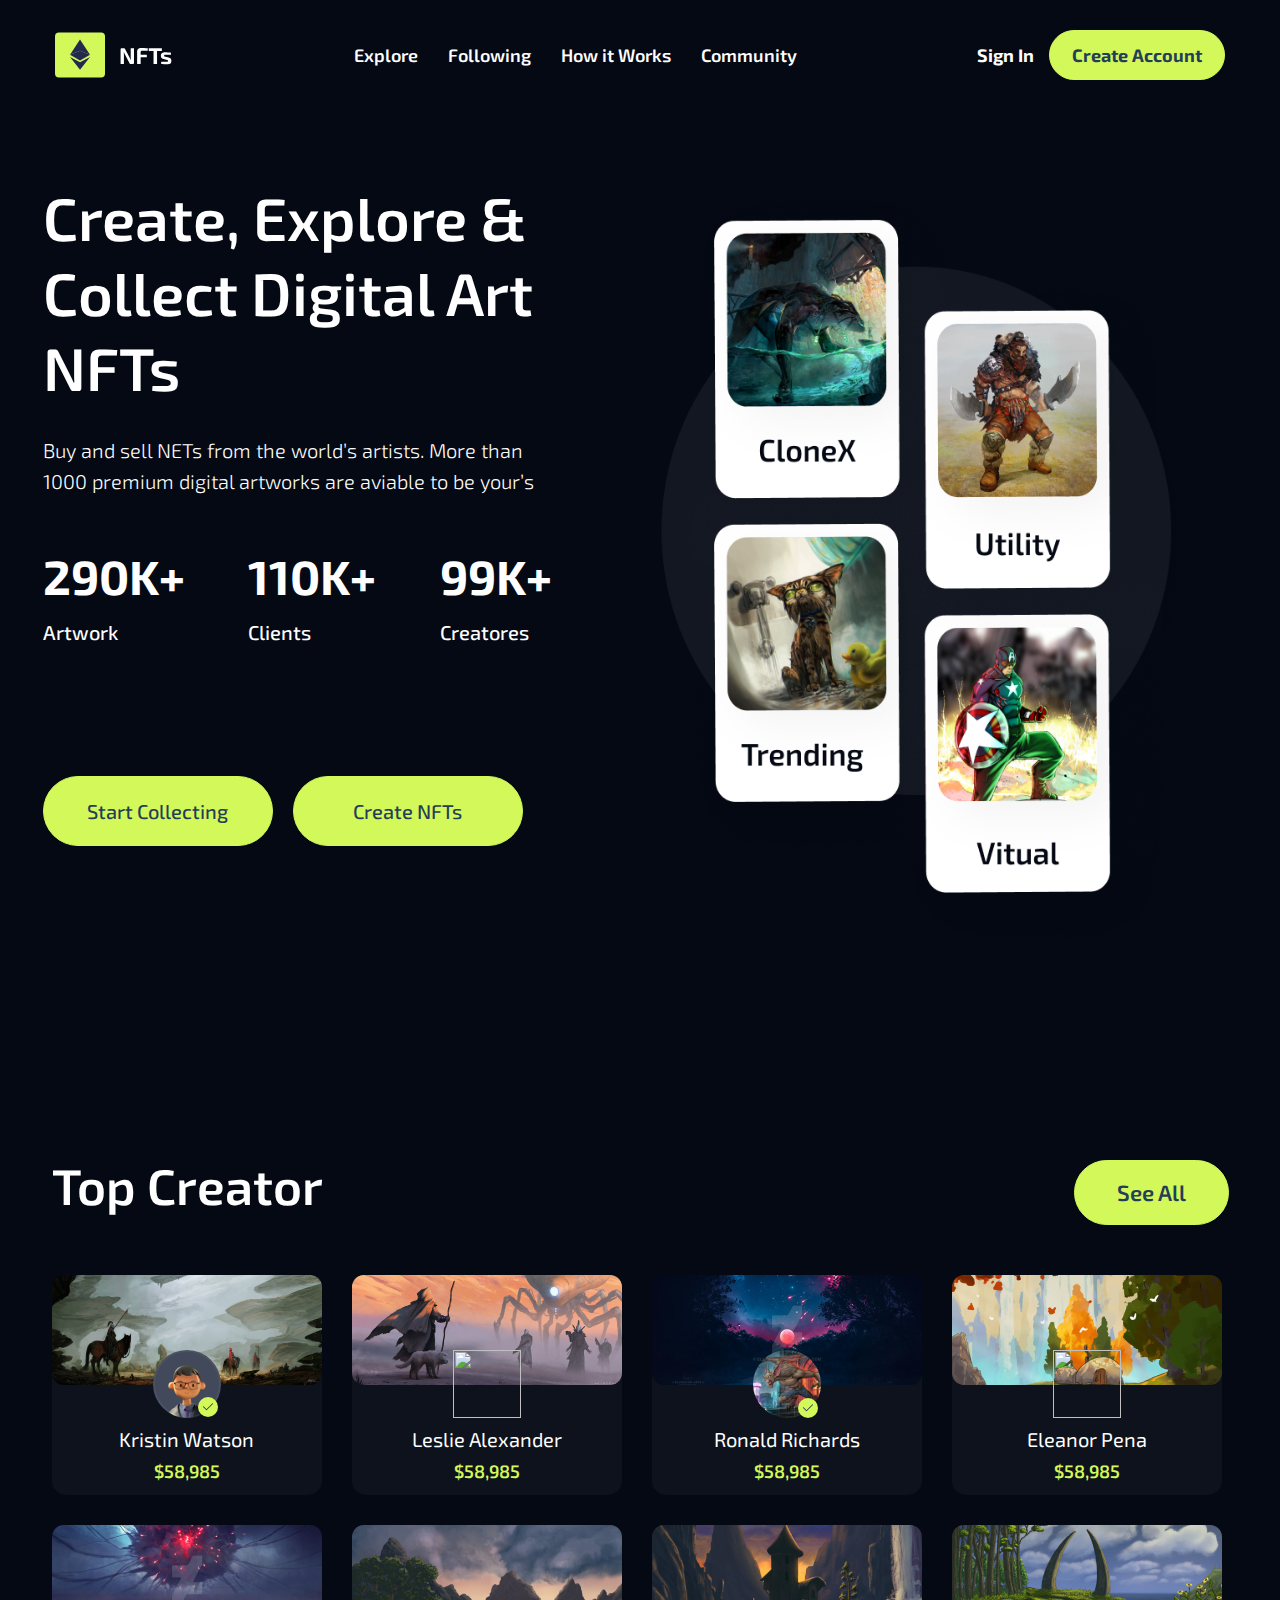
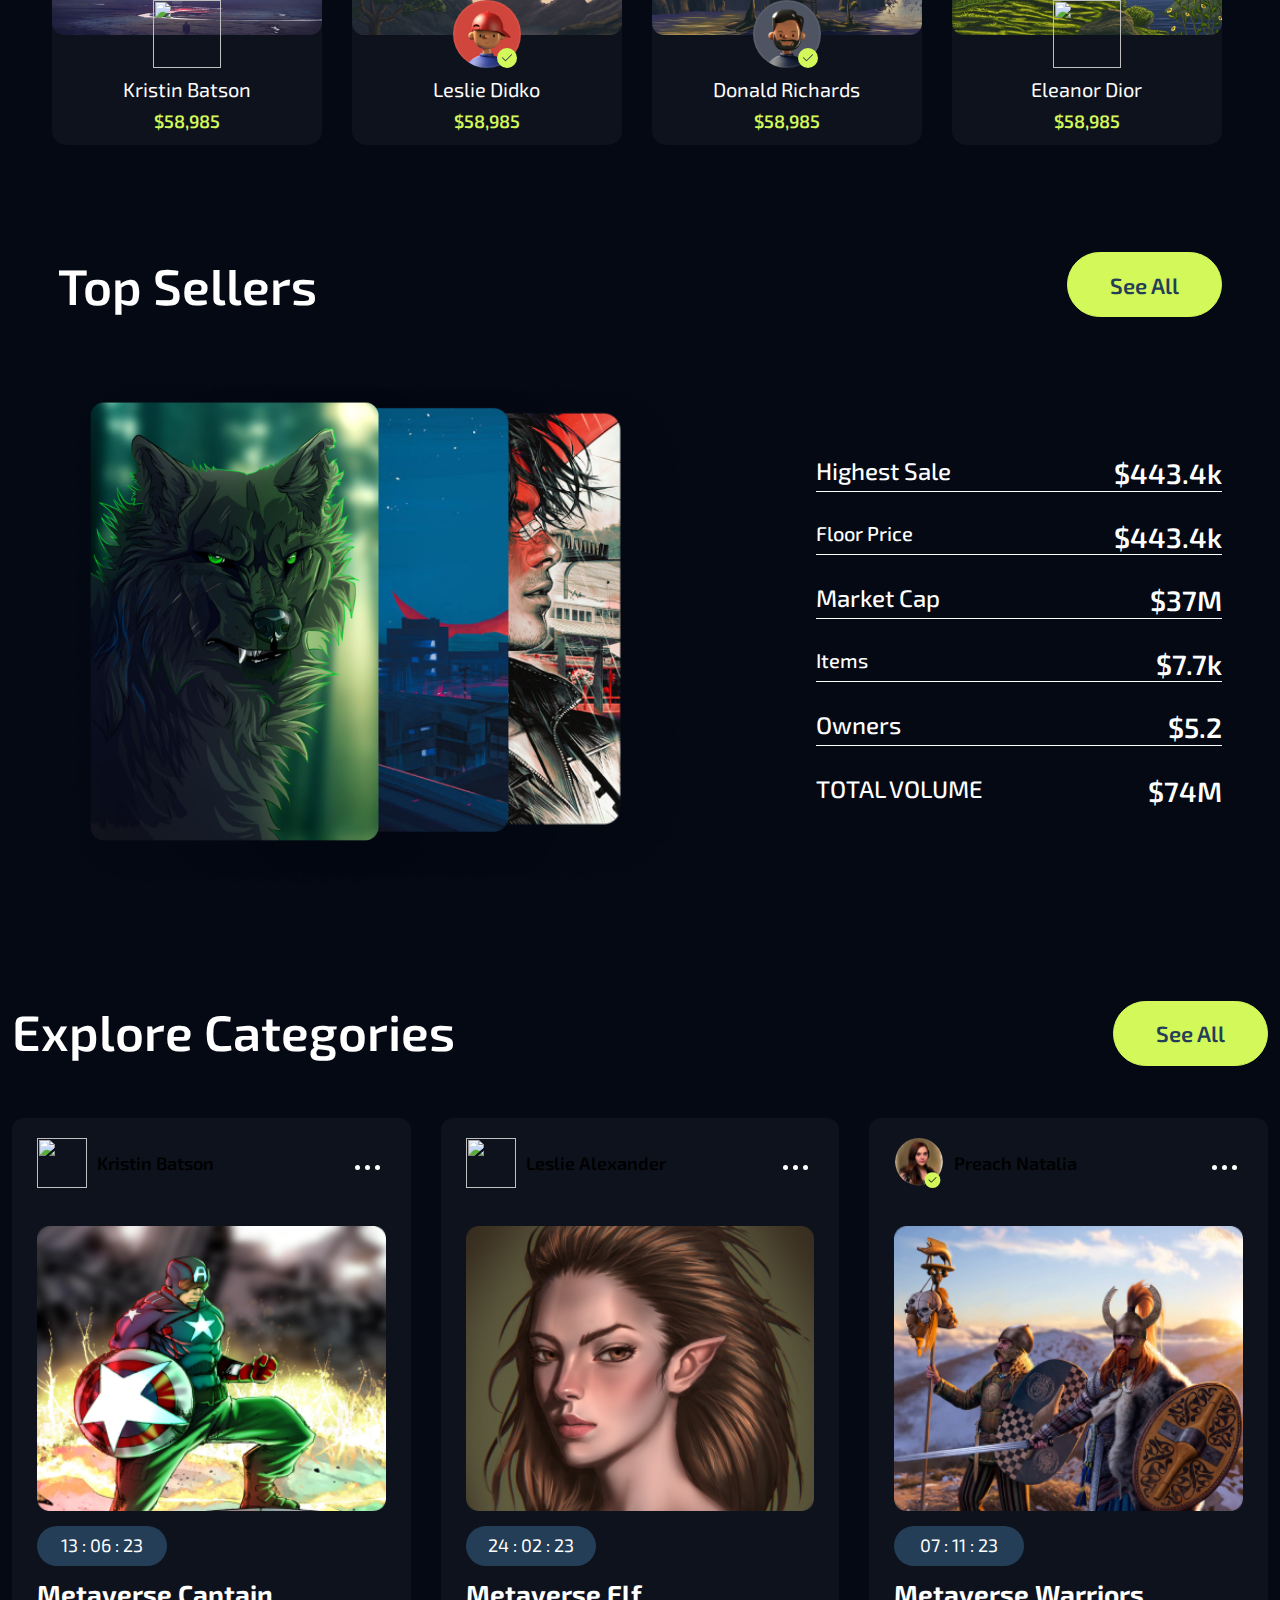
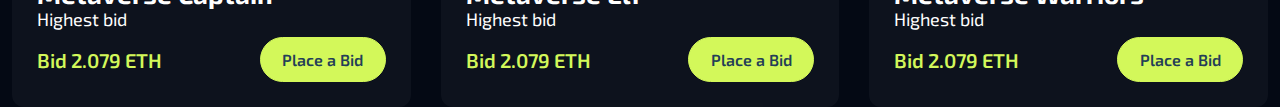
==== index.html @ fcb6e572 "first commit" ====
<!DOCTYPE html>
<html lang="en">
<head>
  <meta charset="UTF-8">
  <meta name="viewport" content="width=device-width, initial-scale=1.0">
  <link rel="stylesheet" href="/css/main.min.css">
  <title>Document</title>
</head>
<body>
  <header class="header">
    <img class="header__logo" src="./img/Logo.svg">
    <nav class="header__nav">
      <ul class="header__list">
        <li><a class="header__link" href="#">Explore</a></li>
        <li><a class="header__link" href="#">Following</a></li>
        <li><a class="header__link" href="#">How it Works</a></li>
        <li><a class="header__link" href="#">Community</a></li>
      </ul>
    </nav>
      <ul class="header__account">
        <li><a class="header__account__sign-in" href="#">Sign In</a></li>
        <li><button class="header__account__btn button" type="button">Create Account</button></li>
      </ul>
  </header>

  <main>

    <section class="hero-section">
      <div class="hero-section__container">
        <h2 class="hero-section__title">Create, Explore
          & Collect Digital
      Art NFTs</h2>
      <p class="hero-section__parag">Buy and sell NETs from the world’s artists. More than 1000
      premium digital artworks are aviable to be your’s</p>
      <div class="hero-section__info">
        <div class="hero-section__info__wrapper">
          <h1 class="hero-section__info__wrapper__number">290K+</h1>
          <h4 class="hero-section__info__wrapper__text">Artwork</h4>
        </div>
        <div class="hero-section__info__wrapper">
          <h1 class="hero-section__info__wrapper__number">110K+</h1>
          <h4 class="hero-section__info__wrapper__text">Clients</h4>
        </div>
        <div class="hero-section__info__wrapper">
          <h1 class="hero-section__info__wrapper__number">99K+</h1>
          <h4 class="hero-section__info__wrapper__text">Creatores</h4>
        </div>
      </div>
      <div class="hero-section__buttons-container">
        <button class="hero-section__buttons-container__btn button" type="button">Start Collecting</button>
        <button class="hero-section__buttons-container__btn button" type="button">Create NFTs</button>
      </div>
    </div>
    <aside>
      <img class="hero-section__img" src="./img/hero-img.png">
    </aside>
    </section>

    <section class="top-creator">
      <div class="top-creator__container">
        <h2 class="top-creator__title">Top Creator</h2>
        <button class="top-creator__btn button" type="button">See All</button>
      </div>
      <div class="top-creator__creators-list">
        <div class="top-creator__creator">
          <img class="top-creator__creator__bacground" src="./img/top creator/Kristin Watson/background.png">
          <img class="top-creator__creator__profile-pic" src="./img/top creator/Kristin Watson/profile-pic.svg">
          <h5 class="top-creator__creator__name">Kristin Watson</h5>
          <p class="top-creator__creator__price">$58,985</p>
        </div>
        <div class="top-creator__creator">
          <img class="top-creator__creator__bacground" src="./img/top creator/Leslie Alexander/background.png">
          <img class="top-creator__creator__profile-pic" src="./img/top creator/Leslie Alexander/profile-pic.svg">
          <h5 class="top-creator__creator__name">Leslie Alexander</h5>
          <p class="top-creator__creator__price">$58,985</p>
        </div>
        <div class="top-creator__creator">
          <img class="top-creator__creator__bacground" src="./img/top creator/Ronald Richards/background.png">
          <img class="top-creator__creator__profile-pic" src="./img/top creator/Ronald Richards/profile-pic.svg">
          <h5 class="top-creator__creator__name">Ronald Richards</h5>
          <p class="top-creator__creator__price">$58,985</p>
        </div>
        <div class="top-creator__creator">
          <img class="top-creator__creator__bacground" src="./img/top creator/Eleanor Pena/background.png">
          <img class="top-creator__creator__profile-pic" src="./img/top creator/Eleanor Pena/profile-pic.svg">
          <h5 class="top-creator__creator__name">Eleanor Pena</h5>
          <p class="top-creator__creator__price">$58,985</p>
        </div>
        <div class="top-creator__creator">
          <img class="top-creator__creator__bacground" src="./img/top creator/Kristin Batson/background.png">
          <img class="top-creator__creator__profile-pic" src="./img/top creator/Kristin Batson/profile-pic.svg">
          <h5 class="top-creator__creator__name">Kristin Batson</h5>
          <p class="top-creator__creator__price">$58,985</p>
        </div>
        <div class="top-creator__creator">
          <img class="top-creator__creator__bacground" src="./img/top creator/Leslie Didko/background.png">
          <img class="top-creator__creator__profile-pic" src="./img/top creator/Leslie Didko/profile-pic.svg">
          <h5 class="top-creator__creator__name">Leslie Didko</h5>
          <p class="top-creator__creator__price">$58,985</p>
        </div>
        <div class="top-creator__creator">
          <img class="top-creator__creator__bacground" src="./img/top creator/Donald Richards/background.png">
          <img class="top-creator__creator__profile-pic" src="./img/top creator/Donald Richards/profile-pic.svg">
          <h5 class="top-creator__creator__name">Donald Richards</h5>
          <p class="top-creator__creator__price">$58,985</p>
        </div>
        <div class="top-creator__creator">
          <img class="top-creator__creator__bacground" src="./img/top creator/Eleanor Dior/background.png">
          <img class="top-creator__creator__profile-pic" src="./img/top creator/Eleanor Dior/profile-pic.svg">
          <h5 class="top-creator__creator__name">Eleanor Dior</h5>
          <p class="top-creator__creator__price">$58,985</p>
        </div>
      </div>
    </section>

    <section class="top-sellers">
      <div class="top-sellers__container">
        <h2 class="top-sellers__title">Top Sellers</h2>
        <button class="top-sellers__btn button" type="button">See All</button>
      </div>
      <div class="top-sellers__content">
        <aside class="top-sellers__images">
          <img class="top-sellers__images__card first" src="./img/top-sellers/wolfie.png">
          <img class="top-sellers__images__card second" src="./img/top-sellers/kitty.png">
          <img class="top-sellers__images__card third" src="./img/top-sellers/face-profile.png">
        </aside>
        <div class="top-sellers__stats">
          <div class="top-sellers__stats__wrapper">
            <h4 class="top-sellers__stats__wrapper__title">Highest Sale</h4>
            <p class="top-sellers__stats__wrapper__number">$443.4k</p>
          </div>
          <div class="top-sellers__stats__wrapper">
            <h4 class="top-sellers__statst__wrapper__title">Floor Price</h4>
            <p class="top-sellers__stats__wrapper__number">$443.4k</p>
          </div>
          <div class="top-sellers__stats__wrapper">
            <h4 class="top-sellers__stats__wrapper__title">Market Cap</h4>
            <p class="top-sellers__stats__wrapper__number">$37M</p>
          </div>
          <div class="top-sellers__stats__wrapper">
            <h4 class="top-sellers__statst__wrapper__title">Items</h4>
            <p class="top-sellers__stats__wrapper__number">$7.7k</p>
          </div>
          <div class="top-sellers__stats__wrapper">
            <h4 class="top-sellers__stats__wrapper__title">Owners</h4>
            <p class="top-sellers__stats__wrapper__number">$5.2</p>
          </div>
          <div class="top-sellers__stats__wrapper">
            <h4 class="top-sellers__stats__wrapper__title">TOTAL VOLUME</h4>
            <p class="top-sellers__stats__wrapper__number">$74M</p>
          </div>
        </div>
      </div>
    </section>

    <section class="explore">
      <div class="explore__container">
        <h2 class="explore__container__title">Explore Categories</h2>
        <button class="explore__container__btn button" type="button">See All</button>
      </div>
      <div class="explore__cards-container">
        <div class="explore__card">
          <div class="explore__card__top-section">
            <img class="explore__card__top-section__img" src="./img/top creator/Kristin Batson/profile-pic.svg">
            <p class="explore__card__top-section__name">Kristin Batson</p>
            <button class="explore__card__top-section__dotes"><img src="./img/dotes.svg"></button>
          </div>
          <img class="explore__card__nft-img" src="./img/NFTs/captain-nft.png">
          <!-- <div class="explore__card__date-container"> -->
          <h5 class="explore__card__date">13 : 06 : 23</h5>
        <!-- </div> -->
        <h1 class="explore__card__title">Metaverse Captain</h1>
        <h5 class="explore__card__bid">Highest bid</h5>
        <div class="explore__card__bottom-section">
          <p class="explore__card__bottom-section__bid-number">Bid 2.079 ETH</p>
          <button class="explore__card__bottom-section__btn button">Place a Bid</button>
        </div>
      </div>
        <div class="explore__card">
          <div class="explore__card__top-section">
            <img class="explore__card__top-section__img" src="./img/top creator/Leslie Alexander/profile-pic.svg">
            <p class="explore__card__top-section__name">Leslie Alexander</p>
            <button class="explore__card__top-section__dotes"><img src="./img/dotes.svg"></button>
          </div>
          <img class="explore__card__nft-img" src="./img/NFTs/elf-nft.png">
          <!-- <div class="explore__card__date-container"> -->
            <h5 class="explore__card__date">24 : 02 : 23</h5>
            <!-- </div> -->
            <h1 class="explore__card__title">Metaverse Elf</h1>
            <h5 class="explore__card__bid">Highest bid</h5>
            <div class="explore__card__bottom-section">
              <p class="explore__card__bottom-section__bid-number">Bid 2.079 ETH</p>
              <button class="explore__card__bottom-section__btn button">Place a Bid</button>
            </div>
          </div>
          <div class="explore__card">
            <div class="explore__card__top-section">
            <img class="explore__card__top-section__img" src="./img/top creator/Preach Natalia/profile-pic.svg">
            <p class="explore__card__top-section__name">Preach Natalia</p>
            <button class="explore__card__top-section__dotes"><img src="./img/dotes.svg"></button>
          </div>
          <img class="explore__card__nft-img" src="./img/NFTs/warriors-nft.png">
          <!-- <div class="explore__card__date-container"> -->
          <h5 class="explore__card__date">07 : 11 : 23</h5>
          <!-- </div> -->
          <h1 class="explore__card__title">Metaverse Warriors</h1>
          <h5 class="explore__card__bid">Highest bid</h5>
          <div class="explore__card__bottom-section">
            <p class="explore__card__bottom-section__bid-number">Bid 2.079 ETH</p>
            <button class="explore__card__bottom-section__btn button">Place a Bid</button>
          </div>
        </div>
      </div>
      </section>
  </main>
</body>
</html>
---- css/main.min.css ----
body{background-color:var(--color-secondary-black)}*{font-family:"Exo 2";font-size:18px;font-weight:600;line-height:20px;margin:0}h1{font-family:"Exo 2";font-size:48px;font-weight:700;line-height:46px;color:var(--color-brand-white)}h2{font-family:"Exo 2";font-size:60px;font-weight:600;line-height:75px;color:var(--color-brand-white)}h4{font-family:"Exo 2";font-size:20px;font-weight:500;line-height:24px;color:var(--color-brand-white)}h5{font-family:"Exo 2";font-size:20px;font-weight:400;line-height:23.7px;color:var(--color-brand-white)}li{list-style:none}:root{--color-brand-primary: rgba(211, 248, 90, 1);--color-brand-gradient: linear-gradient(119.99deg, #7BA49A 21.9%, #159777 125.17%);--color-brand-black: rgba(0, 0, 0, 1);--color-brand-gray: rgba(255, 255, 255, 0.04);--color-secondary-black: rgba(4, 9, 20, 1);--color-brand-blue: rgba(36, 62, 87, 1);--color-brand-white: rgba(255, 255, 255, 1)}@font-face{font-family:"Exo 2";font-weight:300;font-style:normal;src:url("/fonts/Exo2-Light.ttf") format("truetype")}@font-face{font-family:"Exo 2";font-weight:400;font-style:normal;src:url("/fonts/Exo2-Regular.ttf") format("truetype")}@font-face{font-family:"Exo 2";font-weight:500;font-style:normal;src:url("/fonts/Exo2-Medium.ttf") format("truetype")}@font-face{font-family:"Exo 2";font-weight:600;font-style:normal;src:url("/fonts/Exo2-SemiBold.ttf") format("truetype")}@font-face{font-family:"Exo 2";font-weight:700;font-style:normal;src:url("/fonts/Exo2-Bold.ttf") format("truetype")}.button{border-radius:60px;border:1px solid var(--color-brand-primary);background-color:var(--color-brand-primary);cursor:pointer;color:var(--color-brand-blue);-webkit-transition:background-color .2s,color .2s;transition:background-color .2s,color .2s}.button:hover{background-color:var(--color-secondary-black);color:var(--color-brand-white)}.header{display:-webkit-box;display:-ms-flexbox;display:flex;-webkit-box-pack:justify;-ms-flex-pack:justify;justify-content:space-between;-webkit-box-align:center;-ms-flex-align:center;align-items:center;max-width:1170px;margin-top:30px;margin-left:auto;margin-right:auto}.header__logg{width:118.97px;height:45px}.header__nav{max-width:545px}.header__list{display:-webkit-box;display:-ms-flexbox;display:flex;-webkit-box-align:center;-ms-flex-align:center;align-items:center;gap:30px}.header__link{text-decoration:none;color:var(--color-brand-white);-webkit-transition:color .2s;transition:color .2s}.header__link:hover{color:var(--color-brand-primary)}.header__account{display:-webkit-box;display:-ms-flexbox;display:flex;-webkit-box-align:center;-ms-flex-align:center;align-items:center;gap:15px}.header__account__sign-in{font-weight:700;text-decoration:none;color:var(--color-brand-white);-webkit-transition:color .2s;transition:color .2s}.header__account__sign-in:hover{color:var(--color-brand-primary)}.header__account__btn{width:176px;height:50px;font-weight:700}.hero-section{display:-webkit-box;display:-ms-flexbox;display:flex;-webkit-box-pack:justify;-ms-flex-pack:justify;justify-content:space-between;max-width:1195px;margin-top:100px;margin-left:auto;margin-right:auto}.hero-section__container{width:527px;display:-webkit-box;display:-ms-flexbox;display:flex;-webkit-box-orient:vertical;-webkit-box-direction:normal;-ms-flex-direction:column;flex-direction:column;-ms-flex-negative:0;flex-shrink:0}.hero-section__title{margin-bottom:30px}.hero-section__parag{font-weight:300;font-size:20px;line-height:31px;margin-bottom:56px;color:var(--color-brand-white)}.hero-section__info{display:-webkit-box;display:-ms-flexbox;display:flex;-webkit-box-pack:justify;-ms-flex-pack:justify;justify-content:space-between;width:509px;margin-bottom:132px}.hero-section__info__wrapper{display:-webkit-box;display:-ms-flexbox;display:flex;-webkit-box-orient:vertical;-webkit-box-direction:normal;-ms-flex-direction:column;flex-direction:column;gap:21px}.hero-section__buttons-container{display:-webkit-box;display:-ms-flexbox;display:flex;gap:20px;width:480px}.hero-section__buttons-container__btn{width:230px;height:70px;font-weight:500;font-size:20px;line-height:24px}.hero-section__img{width:610px;height:776.71px}.top-creator{display:-webkit-box;display:-ms-flexbox;display:flex;-webkit-box-orient:vertical;-webkit-box-direction:normal;-ms-flex-direction:column;flex-direction:column;-webkit-box-align:center;-ms-flex-align:center;align-items:center;max-width:1177px;width:100%;margin-top:100px;margin-bottom:101px;margin-left:auto;margin-right:auto}.top-creator__container{display:-webkit-box;display:-ms-flexbox;display:flex;-webkit-box-pack:justify;-ms-flex-pack:justify;justify-content:space-between;max-width:1177px;width:100%;height:65px;margin-top:100px;margin-bottom:50px;margin-left:auto;margin-right:auto}.top-creator__title{font-size:50px;line-height:50px}.top-creator__btn{width:155px;height:65px;font-weight:600;font-size:22px;line-height:26.4px}.top-creator__creators-list{display:-webkit-box;display:-ms-flexbox;display:flex;-ms-flex-wrap:wrap;flex-wrap:wrap;gap:30px;max-width:1177px;width:100%}.top-creator__creator{display:-webkit-box;display:-ms-flexbox;display:flex;-webkit-box-orient:vertical;-webkit-box-direction:normal;-ms-flex-direction:column;flex-direction:column;-webkit-box-align:center;-ms-flex-align:center;align-items:center;width:270px;height:220px;border-radius:6%;background:var(--color-brand-gray)}.top-creator__creator__background{width:270px;height:110px;-o-object-fit:fill;object-fit:fill}.top-creator__creator__profile-pic{width:68px;height:68px;position:relative;top:-35px}.top-creator__creator__name{margin-top:-25px;margin-bottom:10px}.top-creator__creator__price{line-height:21.33px;color:var(--color-brand-primary)}.top-sellers{display:-webkit-box;display:-ms-flexbox;display:flex;-webkit-box-orient:vertical;-webkit-box-direction:normal;-ms-flex-direction:column;flex-direction:column;-webkit-box-align:center;-ms-flex-align:center;align-items:center;max-width:1164px;margin-top:110px;margin-bottom:100px;margin-right:auto;margin-left:auto}.top-sellers__container{display:-webkit-box;display:-ms-flexbox;display:flex;-webkit-box-align:center;-ms-flex-align:center;align-items:center;-webkit-box-pack:justify;-ms-flex-pack:justify;justify-content:space-between;max-width:1164px;width:100%;height:60px;margin-bottom:50px}.top-sellers__title{font-size:50px;line-height:60px}.top-sellers__btn{width:155px;height:65px;font-size:22px;line-height:26.4px}.top-sellers__content{display:-webkit-box;display:-ms-flexbox;display:flex;-webkit-box-pack:justify;-ms-flex-pack:justify;justify-content:space-between;-webkit-box-align:center;-ms-flex-align:center;align-items:center;max-width:1164px;width:100%}.top-sellers__images{display:-webkit-box;display:-ms-flexbox;display:flex;width:670px;height:536px}.top-sellers__images__card.first{position:relative;z-index:3}.top-sellers__images__card.second{position:relative;left:-45%;z-index:2}.top-sellers__images__card.third{position:relative;left:-100%;z-index:1}.top-sellers__stats{display:-webkit-box;display:-ms-flexbox;display:flex;-webkit-box-orient:vertical;-webkit-box-direction:normal;-ms-flex-direction:column;flex-direction:column;max-width:406px;width:100%;gap:29px}.top-sellers__stats__wrapper{display:-webkit-box;display:-ms-flexbox;display:flex;-webkit-box-pack:justify;-ms-flex-pack:justify;justify-content:space-between;border-bottom:.2px solid var(--color-brand-white)}.top-sellers__stats__wrapper:last-child{border:none}.top-sellers__stats__wrapper__title{font-size:24px;line-height:28.8px}.top-sellers__stats__wrapper__number{font-size:28px;line-height:33.6px;color:var(--color-brand-white)}.explore{display:-webkit-box;display:-ms-flexbox;display:flex;-webkit-box-orient:vertical;-webkit-box-direction:normal;-ms-flex-direction:column;flex-direction:column;-webkit-box-align:center;-ms-flex-align:center;align-items:center;max-width:1256px;margin-left:auto;margin-right:auto;width:100%}.explore__container{display:-webkit-box;display:-ms-flexbox;display:flex;-webkit-box-pack:justify;-ms-flex-pack:justify;justify-content:space-between;max-width:1256px;width:100%;margin-bottom:52px}.explore__container__title{font-size:50px;line-height:60px}.explore__container__btn{width:155px;height:65px;font-size:22px;line-height:26.4px}.explore__cards-container{display:-webkit-box;display:-ms-flexbox;display:flex;gap:30px;width:100%}.explore__card{display:-webkit-box;display:-ms-flexbox;display:flex;-webkit-box-orient:vertical;-webkit-box-direction:normal;-ms-flex-direction:column;flex-direction:column;max-width:370px;width:100%;max-height:569px;height:100%;padding:20px 25px 25px 25px;border-radius:12px;background-color:var(--color-brand-gray)}.explore__card__top-section{display:-webkit-box;display:-ms-flexbox;display:flex;-webkit-box-align:center;-ms-flex-align:center;align-items:center;margin-bottom:38px}.explore__card__top-section__img{width:50px;height:50px;margin-right:10px}.explore__card__top-section__name{margin-right:auto}.explore__card__top-section__dotes{border:none;background-color:rgba(0,0,0,0);cursor:pointer}.explore__card__nft-img{-o-object-fit:fill;object-fit:fill}.explore__card__date{display:-webkit-box;display:-ms-flexbox;display:flex;-webkit-box-pack:center;-ms-flex-pack:center;justify-content:center;-webkit-box-align:center;-ms-flex-align:center;align-items:center;width:130px;height:40px;border-radius:30px;margin-top:15px;margin-bottom:12px;background-color:var(--color-brand-blue);font-size:18px;line-height:21.6px}.explore__card__title{font-size:26px;line-height:31.2px}.explore__card__bid{font-size:18px;line-height:21.6px;color:var(--color-brand-white)}.explore__card__bottom-section{display:-webkit-box;display:-ms-flexbox;display:flex;-webkit-box-align:center;-ms-flex-align:center;align-items:center;-webkit-box-pack:justify;-ms-flex-pack:justify;justify-content:space-between;margin-top:6.16px}.explore__card__bottom-section__bid-number{font-size:20px;line-height:24px;color:var(--color-brand-primary)}.explore__card__bottom-section__btn{width:126px;height:45px;font-size:16px;line-height:19.2px}/*# sourceMappingURL=main.min.css.map */
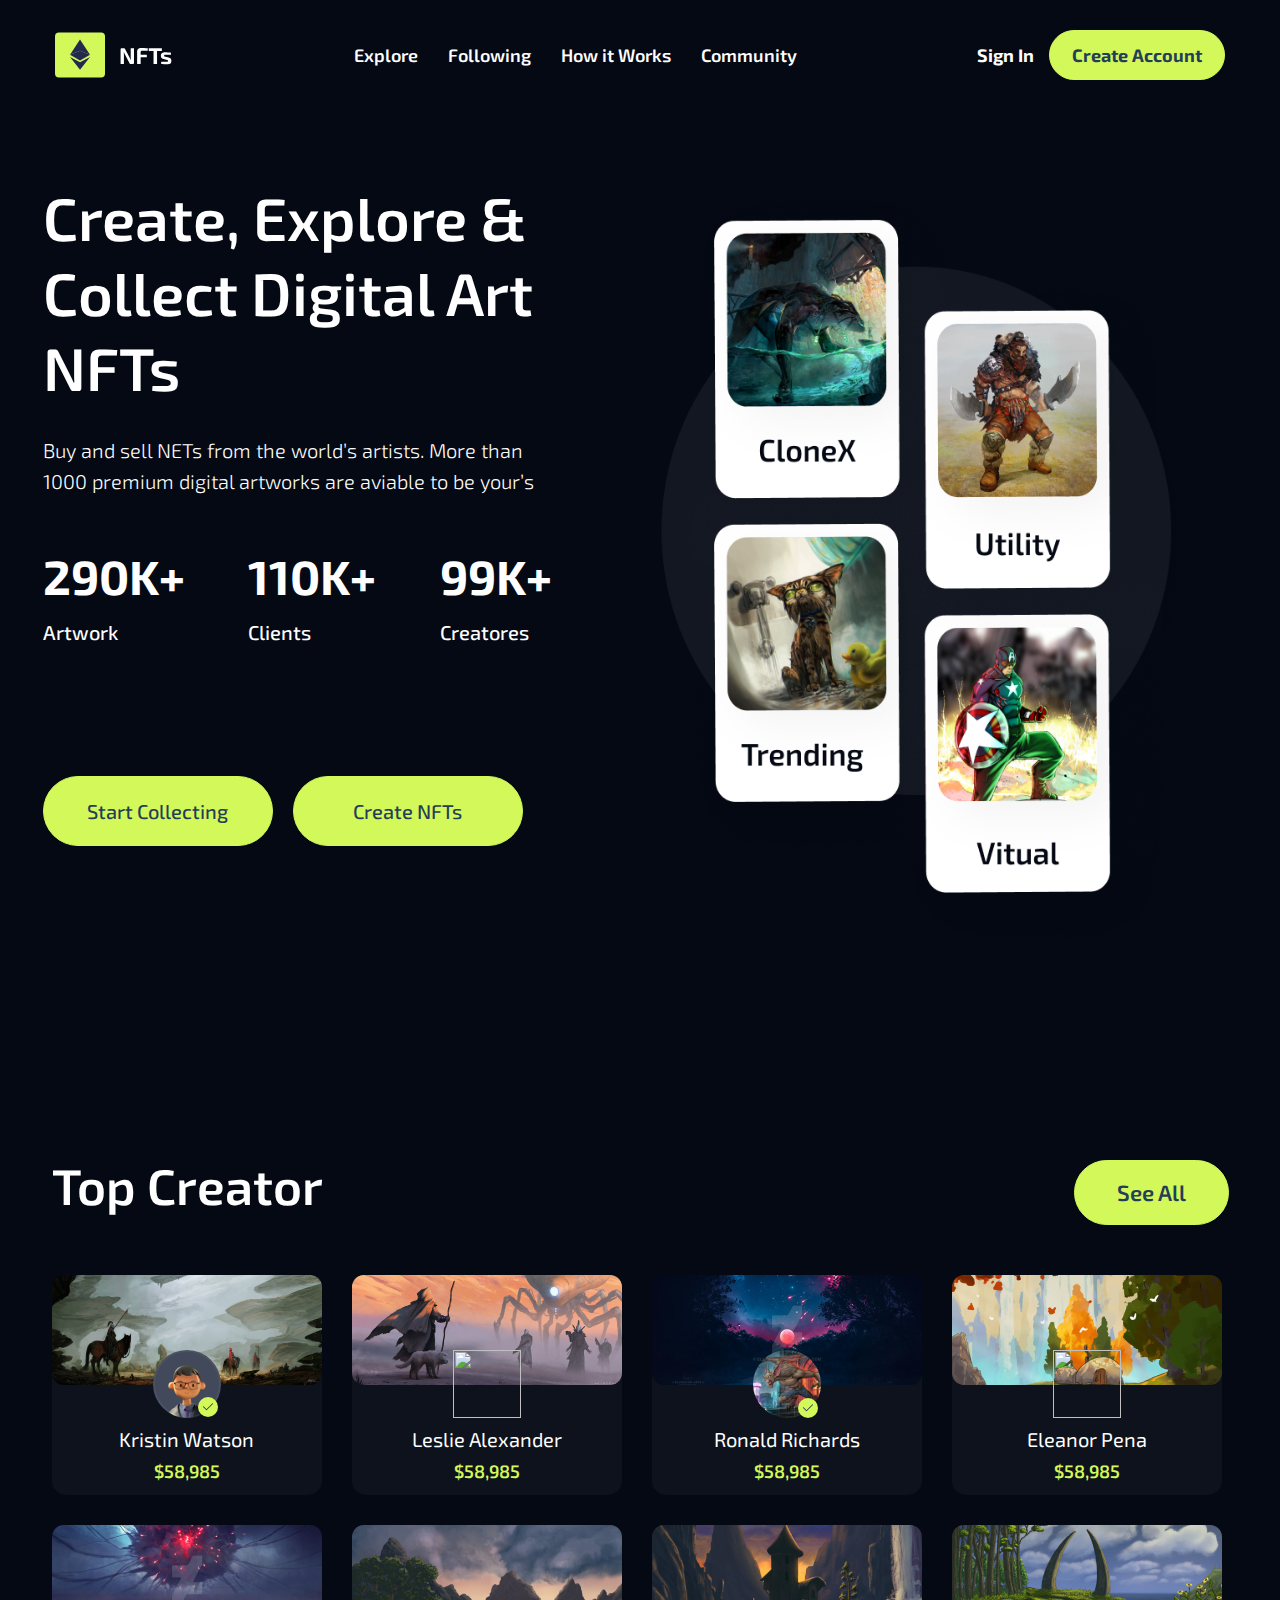
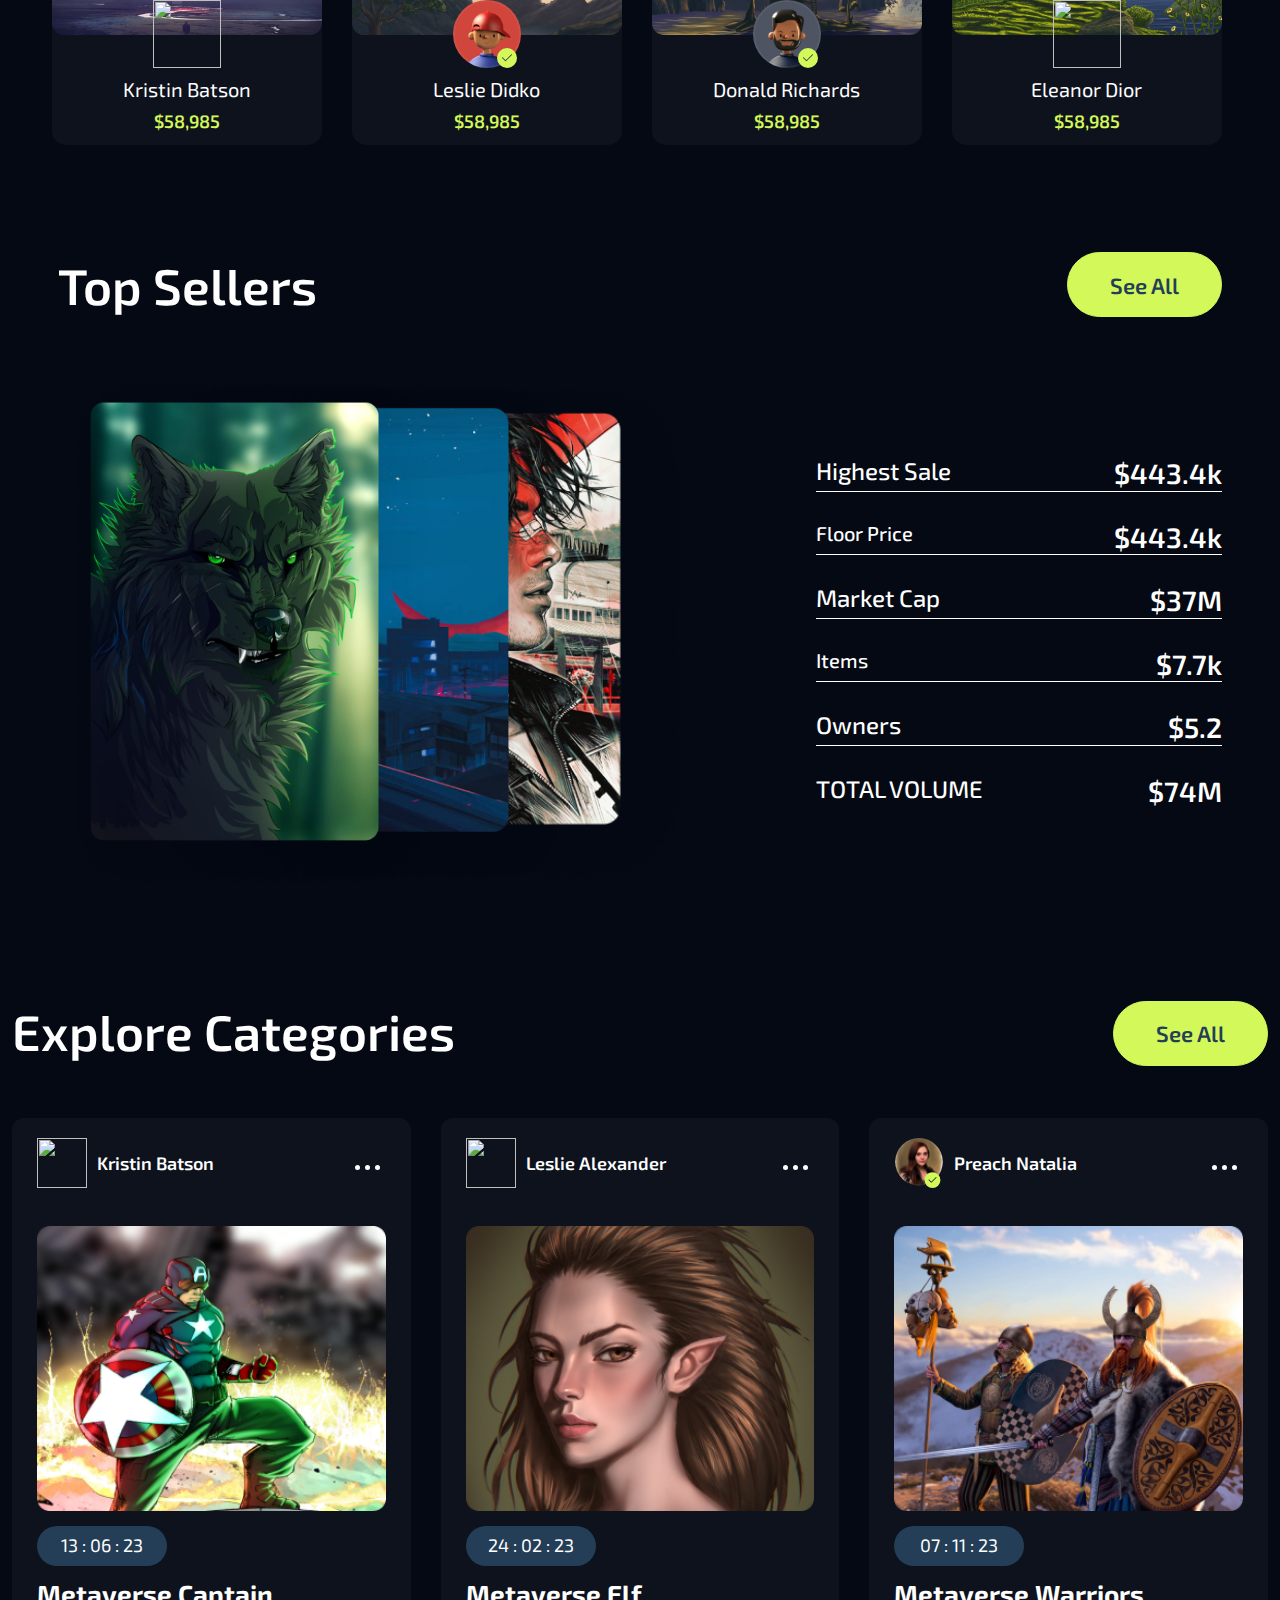
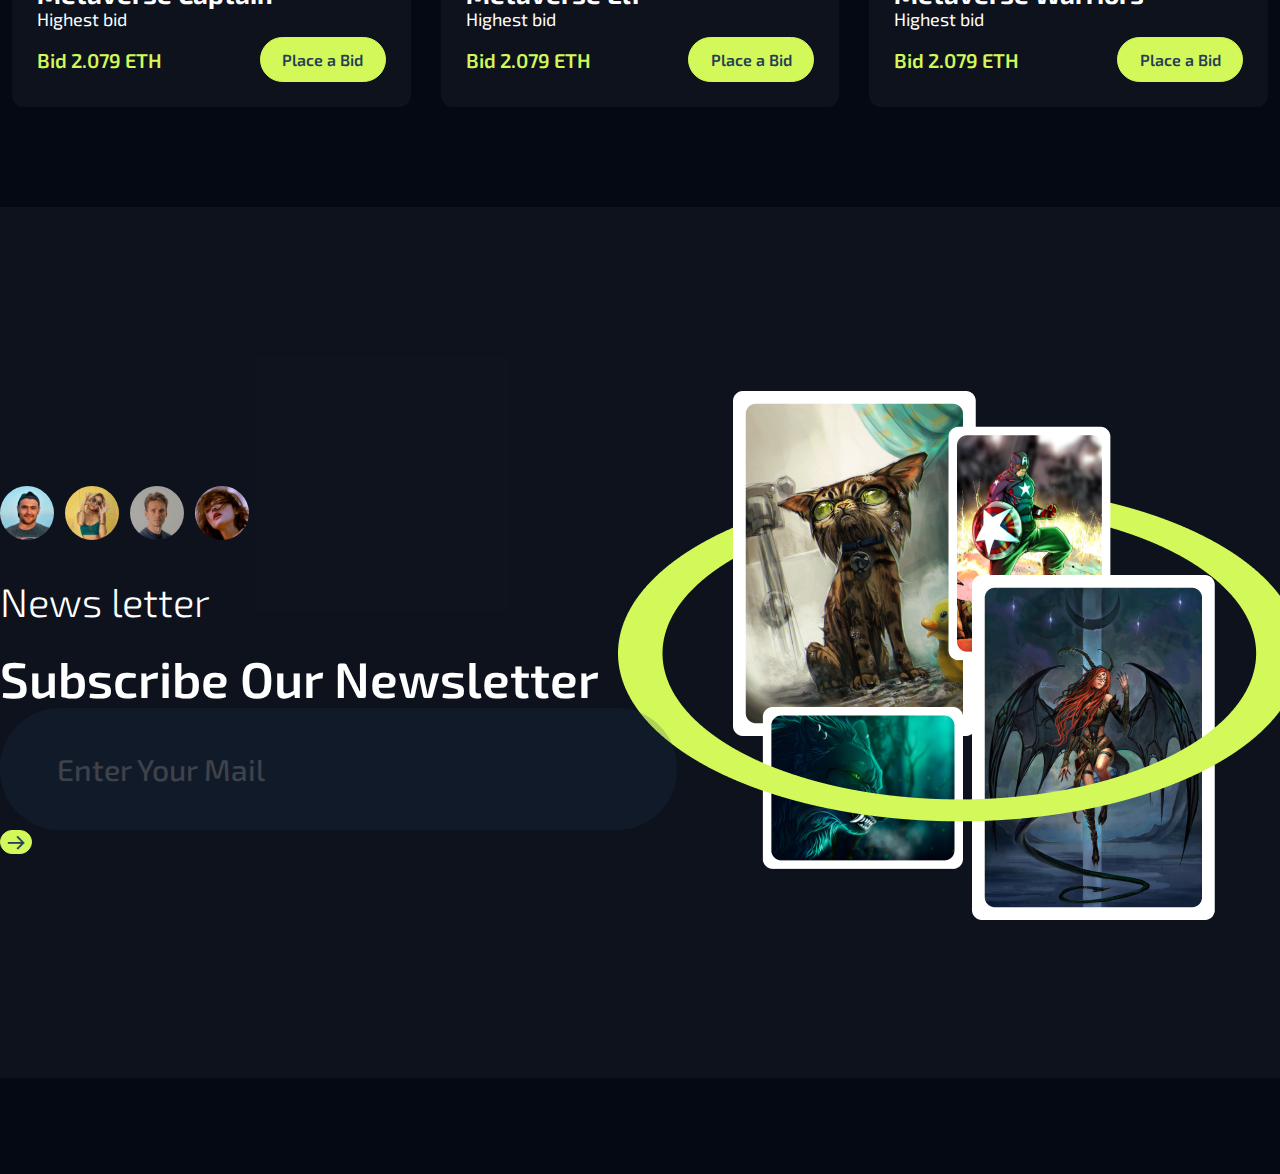
==== commit 594807b5: "Start adding news section" ====
--- a/index.html
+++ b/index.html
@@ -212,6 +212,26 @@
         </div>
       </div>
       </section>
+
+      <section class="news">
+        <div class="news__main">
+          <div class="news__pic-line">
+            <img class="news__prof-pic" src="./img/news/prof-pic1.svg">
+            <img class="news__prof-pic" src="./img/news/prof-pic2.svg">
+            <img class="news__prof-pic" src="./img/news/prof-pic3.svg">
+            <img class="news__prof-pic" src="./img/news/prof-pic4.svg">
+          </div>
+          <h2 class="news__top-title">News letter</h2>
+          <h2 class="news__title">Subscribe Our Newsletter</h2>
+          <form  class="news__form" action="">
+            <input class="news__input" type="email" placeholder="Enter Your Mail">
+            <button class="news__btn button" type="button">&#129122;</button>
+          </form>
+        </div>
+        <aside>
+          <img class="news__img" src="./img/news/news-img.png">
+        </aside>
+      </section>
   </main>
 </body>
 </html>--- a/css/main.min.css
+++ b/css/main.min.css
@@ -1 +1 @@
-body{background-color:var(--color-secondary-black)}*{font-family:"Exo 2";font-size:18px;font-weight:600;line-height:20px;margin:0}h1{font-family:"Exo 2";font-size:48px;font-weight:700;line-height:46px;color:var(--color-brand-white)}h2{font-family:"Exo 2";font-size:60px;font-weight:600;line-height:75px;color:var(--color-brand-white)}h4{font-family:"Exo 2";font-size:20px;font-weight:500;line-height:24px;color:var(--color-brand-white)}h5{font-family:"Exo 2";font-size:20px;font-weight:400;line-height:23.7px;color:var(--color-brand-white)}li{list-style:none}:root{--color-brand-primary: rgba(211, 248, 90, 1);--color-brand-gradient: linear-gradient(119.99deg, #7BA49A 21.9%, #159777 125.17%);--color-brand-black: rgba(0, 0, 0, 1);--color-brand-gray: rgba(255, 255, 255, 0.04);--color-secondary-black: rgba(4, 9, 20, 1);--color-brand-blue: rgba(36, 62, 87, 1);--color-brand-white: rgba(255, 255, 255, 1)}@font-face{font-family:"Exo 2";font-weight:300;font-style:normal;src:url("/fonts/Exo2-Light.ttf") format("truetype")}@font-face{font-family:"Exo 2";font-weight:400;font-style:normal;src:url("/fonts/Exo2-Regular.ttf") format("truetype")}@font-face{font-family:"Exo 2";font-weight:500;font-style:normal;src:url("/fonts/Exo2-Medium.ttf") format("truetype")}@font-face{font-family:"Exo 2";font-weight:600;font-style:normal;src:url("/fonts/Exo2-SemiBold.ttf") format("truetype")}@font-face{font-family:"Exo 2";font-weight:700;font-style:normal;src:url("/fonts/Exo2-Bold.ttf") format("truetype")}.button{border-radius:60px;border:1px solid var(--color-brand-primary);background-color:var(--color-brand-primary);cursor:pointer;color:var(--color-brand-blue);-webkit-transition:background-color .2s,color .2s;transition:background-color .2s,color .2s}.button:hover{background-color:var(--color-secondary-black);color:var(--color-brand-white)}.header{display:-webkit-box;display:-ms-flexbox;display:flex;-webkit-box-pack:justify;-ms-flex-pack:justify;justify-content:space-between;-webkit-box-align:center;-ms-flex-align:center;align-items:center;max-width:1170px;margin-top:30px;margin-left:auto;margin-right:auto}.header__logg{width:118.97px;height:45px}.header__nav{max-width:545px}.header__list{display:-webkit-box;display:-ms-flexbox;display:flex;-webkit-box-align:center;-ms-flex-align:center;align-items:center;gap:30px}.header__link{text-decoration:none;color:var(--color-brand-white);-webkit-transition:color .2s;transition:color .2s}.header__link:hover{color:var(--color-brand-primary)}.header__account{display:-webkit-box;display:-ms-flexbox;display:flex;-webkit-box-align:center;-ms-flex-align:center;align-items:center;gap:15px}.header__account__sign-in{font-weight:700;text-decoration:none;color:var(--color-brand-white);-webkit-transition:color .2s;transition:color .2s}.header__account__sign-in:hover{color:var(--color-brand-primary)}.header__account__btn{width:176px;height:50px;font-weight:700}.hero-section{display:-webkit-box;display:-ms-flexbox;display:flex;-webkit-box-pack:justify;-ms-flex-pack:justify;justify-content:space-between;max-width:1195px;margin-top:100px;margin-left:auto;margin-right:auto}.hero-section__container{width:527px;display:-webkit-box;display:-ms-flexbox;display:flex;-webkit-box-orient:vertical;-webkit-box-direction:normal;-ms-flex-direction:column;flex-direction:column;-ms-flex-negative:0;flex-shrink:0}.hero-section__title{margin-bottom:30px}.hero-section__parag{font-weight:300;font-size:20px;line-height:31px;margin-bottom:56px;color:var(--color-brand-white)}.hero-section__info{display:-webkit-box;display:-ms-flexbox;display:flex;-webkit-box-pack:justify;-ms-flex-pack:justify;justify-content:space-between;width:509px;margin-bottom:132px}.hero-section__info__wrapper{display:-webkit-box;display:-ms-flexbox;display:flex;-webkit-box-orient:vertical;-webkit-box-direction:normal;-ms-flex-direction:column;flex-direction:column;gap:21px}.hero-section__buttons-container{display:-webkit-box;display:-ms-flexbox;display:flex;gap:20px;width:480px}.hero-section__buttons-container__btn{width:230px;height:70px;font-weight:500;font-size:20px;line-height:24px}.hero-section__img{width:610px;height:776.71px}.top-creator{display:-webkit-box;display:-ms-flexbox;display:flex;-webkit-box-orient:vertical;-webkit-box-direction:normal;-ms-flex-direction:column;flex-direction:column;-webkit-box-align:center;-ms-flex-align:center;align-items:center;max-width:1177px;width:100%;margin-top:100px;margin-bottom:101px;margin-left:auto;margin-right:auto}.top-creator__container{display:-webkit-box;display:-ms-flexbox;display:flex;-webkit-box-pack:justify;-ms-flex-pack:justify;justify-content:space-between;max-width:1177px;width:100%;height:65px;margin-top:100px;margin-bottom:50px;margin-left:auto;margin-right:auto}.top-creator__title{font-size:50px;line-height:50px}.top-creator__btn{width:155px;height:65px;font-weight:600;font-size:22px;line-height:26.4px}.top-creator__creators-list{display:-webkit-box;display:-ms-flexbox;display:flex;-ms-flex-wrap:wrap;flex-wrap:wrap;gap:30px;max-width:1177px;width:100%}.top-creator__creator{display:-webkit-box;display:-ms-flexbox;display:flex;-webkit-box-orient:vertical;-webkit-box-direction:normal;-ms-flex-direction:column;flex-direction:column;-webkit-box-align:center;-ms-flex-align:center;align-items:center;width:270px;height:220px;border-radius:6%;background:var(--color-brand-gray)}.top-creator__creator__background{width:270px;height:110px;-o-object-fit:fill;object-fit:fill}.top-creator__creator__profile-pic{width:68px;height:68px;position:relative;top:-35px}.top-creator__creator__name{margin-top:-25px;margin-bottom:10px}.top-creator__creator__price{line-height:21.33px;color:var(--color-brand-primary)}.top-sellers{display:-webkit-box;display:-ms-flexbox;display:flex;-webkit-box-orient:vertical;-webkit-box-direction:normal;-ms-flex-direction:column;flex-direction:column;-webkit-box-align:center;-ms-flex-align:center;align-items:center;max-width:1164px;margin-top:110px;margin-bottom:100px;margin-right:auto;margin-left:auto}.top-sellers__container{display:-webkit-box;display:-ms-flexbox;display:flex;-webkit-box-align:center;-ms-flex-align:center;align-items:center;-webkit-box-pack:justify;-ms-flex-pack:justify;justify-content:space-between;max-width:1164px;width:100%;height:60px;margin-bottom:50px}.top-sellers__title{font-size:50px;line-height:60px}.top-sellers__btn{width:155px;height:65px;font-size:22px;line-height:26.4px}.top-sellers__content{display:-webkit-box;display:-ms-flexbox;display:flex;-webkit-box-pack:justify;-ms-flex-pack:justify;justify-content:space-between;-webkit-box-align:center;-ms-flex-align:center;align-items:center;max-width:1164px;width:100%}.top-sellers__images{display:-webkit-box;display:-ms-flexbox;display:flex;width:670px;height:536px}.top-sellers__images__card.first{position:relative;z-index:3}.top-sellers__images__card.second{position:relative;left:-45%;z-index:2}.top-sellers__images__card.third{position:relative;left:-100%;z-index:1}.top-sellers__stats{display:-webkit-box;display:-ms-flexbox;display:flex;-webkit-box-orient:vertical;-webkit-box-direction:normal;-ms-flex-direction:column;flex-direction:column;max-width:406px;width:100%;gap:29px}.top-sellers__stats__wrapper{display:-webkit-box;display:-ms-flexbox;display:flex;-webkit-box-pack:justify;-ms-flex-pack:justify;justify-content:space-between;border-bottom:.2px solid var(--color-brand-white)}.top-sellers__stats__wrapper:last-child{border:none}.top-sellers__stats__wrapper__title{font-size:24px;line-height:28.8px}.top-sellers__stats__wrapper__number{font-size:28px;line-height:33.6px;color:var(--color-brand-white)}.explore{display:-webkit-box;display:-ms-flexbox;display:flex;-webkit-box-orient:vertical;-webkit-box-direction:normal;-ms-flex-direction:column;flex-direction:column;-webkit-box-align:center;-ms-flex-align:center;align-items:center;max-width:1256px;margin-left:auto;margin-right:auto;width:100%}.explore__container{display:-webkit-box;display:-ms-flexbox;display:flex;-webkit-box-pack:justify;-ms-flex-pack:justify;justify-content:space-between;max-width:1256px;width:100%;margin-bottom:52px}.explore__container__title{font-size:50px;line-height:60px}.explore__container__btn{width:155px;height:65px;font-size:22px;line-height:26.4px}.explore__cards-container{display:-webkit-box;display:-ms-flexbox;display:flex;gap:30px;width:100%}.explore__card{display:-webkit-box;display:-ms-flexbox;display:flex;-webkit-box-orient:vertical;-webkit-box-direction:normal;-ms-flex-direction:column;flex-direction:column;max-width:370px;width:100%;max-height:569px;height:100%;padding:20px 25px 25px 25px;border-radius:12px;background-color:var(--color-brand-gray)}.explore__card__top-section{display:-webkit-box;display:-ms-flexbox;display:flex;-webkit-box-align:center;-ms-flex-align:center;align-items:center;margin-bottom:38px}.explore__card__top-section__img{width:50px;height:50px;margin-right:10px}.explore__card__top-section__name{margin-right:auto}.explore__card__top-section__dotes{border:none;background-color:rgba(0,0,0,0);cursor:pointer}.explore__card__nft-img{-o-object-fit:fill;object-fit:fill}.explore__card__date{display:-webkit-box;display:-ms-flexbox;display:flex;-webkit-box-pack:center;-ms-flex-pack:center;justify-content:center;-webkit-box-align:center;-ms-flex-align:center;align-items:center;width:130px;height:40px;border-radius:30px;margin-top:15px;margin-bottom:12px;background-color:var(--color-brand-blue);font-size:18px;line-height:21.6px}.explore__card__title{font-size:26px;line-height:31.2px}.explore__card__bid{font-size:18px;line-height:21.6px;color:var(--color-brand-white)}.explore__card__bottom-section{display:-webkit-box;display:-ms-flexbox;display:flex;-webkit-box-align:center;-ms-flex-align:center;align-items:center;-webkit-box-pack:justify;-ms-flex-pack:justify;justify-content:space-between;margin-top:6.16px}.explore__card__bottom-section__bid-number{font-size:20px;line-height:24px;color:var(--color-brand-primary)}.explore__card__bottom-section__btn{width:126px;height:45px;font-size:16px;line-height:19.2px}/*# sourceMappingURL=main.min.css.map */+body{background-color:var(--color-secondary-black)}*{font-family:"Exo 2";font-size:18px;font-weight:600;line-height:20px;margin:0}h1{font-family:"Exo 2";font-size:48px;font-weight:700;line-height:46px;color:var(--color-brand-white)}h2{font-family:"Exo 2";font-size:60px;font-weight:600;line-height:75px;color:var(--color-brand-white)}h4{font-family:"Exo 2";font-size:20px;font-weight:500;line-height:24px;color:var(--color-brand-white)}h5{font-family:"Exo 2";font-size:20px;font-weight:400;line-height:23.7px;color:var(--color-brand-white)}li{list-style:none}:root{--color-brand-primary: rgba(211, 248, 90, 1);--color-brand-gradient: linear-gradient(119.99deg, #7BA49A 21.9%, #159777 125.17%);--color-brand-black: rgba(0, 0, 0, 1);--color-brand-gray: rgba(255, 255, 255, 0.04);--color-secondary-black: rgba(4, 9, 20, 1);--color-brand-blue: rgba(36, 62, 87, 1);--color-brand-white: rgba(255, 255, 255, 1)}@font-face{font-family:"Exo 2";font-weight:300;font-style:normal;src:url("/fonts/Exo2-Light.ttf") format("truetype")}@font-face{font-family:"Exo 2";font-weight:400;font-style:normal;src:url("/fonts/Exo2-Regular.ttf") format("truetype")}@font-face{font-family:"Exo 2";font-weight:500;font-style:normal;src:url("/fonts/Exo2-Medium.ttf") format("truetype")}@font-face{font-family:"Exo 2";font-weight:600;font-style:normal;src:url("/fonts/Exo2-SemiBold.ttf") format("truetype")}@font-face{font-family:"Exo 2";font-weight:700;font-style:normal;src:url("/fonts/Exo2-Bold.ttf") format("truetype")}.button{border-radius:60px;border:1px solid var(--color-brand-primary);background-color:var(--color-brand-primary);cursor:pointer;color:var(--color-brand-blue);-webkit-transition:background-color .2s,color .2s;transition:background-color .2s,color .2s}.button:hover{background-color:var(--color-secondary-black);color:var(--color-brand-white)}.header{display:-webkit-box;display:-ms-flexbox;display:flex;-webkit-box-pack:justify;-ms-flex-pack:justify;justify-content:space-between;-webkit-box-align:center;-ms-flex-align:center;align-items:center;max-width:1170px;margin-top:30px;margin-left:auto;margin-right:auto}.header__logg{width:118.97px;height:45px}.header__nav{max-width:545px}.header__list{display:-webkit-box;display:-ms-flexbox;display:flex;-webkit-box-align:center;-ms-flex-align:center;align-items:center;gap:30px}.header__link{text-decoration:none;color:var(--color-brand-white);-webkit-transition:color .2s;transition:color .2s}.header__link:hover{color:var(--color-brand-primary)}.header__account{display:-webkit-box;display:-ms-flexbox;display:flex;-webkit-box-align:center;-ms-flex-align:center;align-items:center;gap:15px}.header__account__sign-in{font-weight:700;text-decoration:none;color:var(--color-brand-white);-webkit-transition:color .2s;transition:color .2s}.header__account__sign-in:hover{color:var(--color-brand-primary)}.header__account__btn{width:176px;height:50px;font-weight:700}.hero-section{display:-webkit-box;display:-ms-flexbox;display:flex;-webkit-box-pack:justify;-ms-flex-pack:justify;justify-content:space-between;max-width:1195px;margin-top:100px;margin-left:auto;margin-right:auto}.hero-section__container{width:527px;display:-webkit-box;display:-ms-flexbox;display:flex;-webkit-box-orient:vertical;-webkit-box-direction:normal;-ms-flex-direction:column;flex-direction:column;-ms-flex-negative:0;flex-shrink:0}.hero-section__title{margin-bottom:30px}.hero-section__parag{font-weight:300;font-size:20px;line-height:31px;margin-bottom:56px;color:var(--color-brand-white)}.hero-section__info{display:-webkit-box;display:-ms-flexbox;display:flex;-webkit-box-pack:justify;-ms-flex-pack:justify;justify-content:space-between;width:509px;margin-bottom:132px}.hero-section__info__wrapper{display:-webkit-box;display:-ms-flexbox;display:flex;-webkit-box-orient:vertical;-webkit-box-direction:normal;-ms-flex-direction:column;flex-direction:column;gap:21px}.hero-section__buttons-container{display:-webkit-box;display:-ms-flexbox;display:flex;gap:20px;width:480px}.hero-section__buttons-container__btn{width:230px;height:70px;font-weight:500;font-size:20px;line-height:24px}.hero-section__img{width:610px;height:776.71px}.top-creator{display:-webkit-box;display:-ms-flexbox;display:flex;-webkit-box-orient:vertical;-webkit-box-direction:normal;-ms-flex-direction:column;flex-direction:column;-webkit-box-align:center;-ms-flex-align:center;align-items:center;max-width:1177px;width:100%;margin-top:100px;margin-bottom:101px;margin-left:auto;margin-right:auto}.top-creator__container{display:-webkit-box;display:-ms-flexbox;display:flex;-webkit-box-pack:justify;-ms-flex-pack:justify;justify-content:space-between;max-width:1177px;width:100%;height:65px;margin-top:100px;margin-bottom:50px;margin-left:auto;margin-right:auto}.top-creator__title{font-size:50px;line-height:50px}.top-creator__btn{width:155px;height:65px;font-weight:600;font-size:22px;line-height:26.4px}.top-creator__creators-list{display:-webkit-box;display:-ms-flexbox;display:flex;-ms-flex-wrap:wrap;flex-wrap:wrap;gap:30px;max-width:1177px;width:100%}.top-creator__creator{display:-webkit-box;display:-ms-flexbox;display:flex;-webkit-box-orient:vertical;-webkit-box-direction:normal;-ms-flex-direction:column;flex-direction:column;-webkit-box-align:center;-ms-flex-align:center;align-items:center;width:270px;height:220px;border-radius:6%;background:var(--color-brand-gray)}.top-creator__creator__background{width:270px;height:110px;-o-object-fit:fill;object-fit:fill}.top-creator__creator__profile-pic{width:68px;height:68px;position:relative;top:-35px}.top-creator__creator__name{margin-top:-25px;margin-bottom:10px}.top-creator__creator__price{line-height:21.33px;color:var(--color-brand-primary)}.top-sellers{display:-webkit-box;display:-ms-flexbox;display:flex;-webkit-box-orient:vertical;-webkit-box-direction:normal;-ms-flex-direction:column;flex-direction:column;-webkit-box-align:center;-ms-flex-align:center;align-items:center;max-width:1164px;margin-top:110px;margin-bottom:100px;margin-right:auto;margin-left:auto}.top-sellers__container{display:-webkit-box;display:-ms-flexbox;display:flex;-webkit-box-align:center;-ms-flex-align:center;align-items:center;-webkit-box-pack:justify;-ms-flex-pack:justify;justify-content:space-between;max-width:1164px;width:100%;height:60px;margin-bottom:50px}.top-sellers__title{font-size:50px;line-height:60px}.top-sellers__btn{width:155px;height:65px;font-size:22px;line-height:26.4px}.top-sellers__content{display:-webkit-box;display:-ms-flexbox;display:flex;-webkit-box-pack:justify;-ms-flex-pack:justify;justify-content:space-between;-webkit-box-align:center;-ms-flex-align:center;align-items:center;max-width:1164px;width:100%}.top-sellers__images{display:-webkit-box;display:-ms-flexbox;display:flex;width:670px;height:536px}.top-sellers__images__card.first{position:relative;z-index:3}.top-sellers__images__card.second{position:relative;left:-45%;z-index:2}.top-sellers__images__card.third{position:relative;left:-100%;z-index:1}.top-sellers__stats{display:-webkit-box;display:-ms-flexbox;display:flex;-webkit-box-orient:vertical;-webkit-box-direction:normal;-ms-flex-direction:column;flex-direction:column;max-width:406px;width:100%;gap:29px}.top-sellers__stats__wrapper{display:-webkit-box;display:-ms-flexbox;display:flex;-webkit-box-pack:justify;-ms-flex-pack:justify;justify-content:space-between;border-bottom:.2px solid var(--color-brand-white)}.top-sellers__stats__wrapper:last-child{border:none}.top-sellers__stats__wrapper__title{font-size:24px;line-height:28.8px}.top-sellers__stats__wrapper__number{font-size:28px;line-height:33.6px;color:var(--color-brand-white)}.explore{display:-webkit-box;display:-ms-flexbox;display:flex;-webkit-box-orient:vertical;-webkit-box-direction:normal;-ms-flex-direction:column;flex-direction:column;-webkit-box-align:center;-ms-flex-align:center;align-items:center;max-width:1256px;margin-left:auto;margin-right:auto;width:100%}.explore__container{display:-webkit-box;display:-ms-flexbox;display:flex;-webkit-box-pack:justify;-ms-flex-pack:justify;justify-content:space-between;max-width:1256px;width:100%;margin-bottom:52px}.explore__container__title{font-size:50px;line-height:60px}.explore__container__btn{width:155px;height:65px;font-size:22px;line-height:26.4px}.explore__cards-container{display:-webkit-box;display:-ms-flexbox;display:flex;gap:30px;width:100%}.explore__card{display:-webkit-box;display:-ms-flexbox;display:flex;-webkit-box-orient:vertical;-webkit-box-direction:normal;-ms-flex-direction:column;flex-direction:column;max-width:370px;width:100%;max-height:569px;height:100%;padding:20px 25px 25px 25px;border-radius:12px;background-color:var(--color-brand-gray)}.explore__card__top-section{display:-webkit-box;display:-ms-flexbox;display:flex;-webkit-box-align:center;-ms-flex-align:center;align-items:center;margin-bottom:38px}.explore__card__top-section__img{width:50px;height:50px;margin-right:10px}.explore__card__top-section__name{margin-right:auto;color:var(--color-brand-white)}.explore__card__top-section__dotes{border:none;background-color:rgba(0,0,0,0);cursor:pointer}.explore__card__nft-img{-o-object-fit:fill;object-fit:fill}.explore__card__date{display:-webkit-box;display:-ms-flexbox;display:flex;-webkit-box-pack:center;-ms-flex-pack:center;justify-content:center;-webkit-box-align:center;-ms-flex-align:center;align-items:center;width:130px;height:40px;border-radius:30px;margin-top:15px;margin-bottom:12px;background-color:var(--color-brand-blue);font-size:18px;line-height:21.6px}.explore__card__title{font-size:26px;line-height:31.2px}.explore__card__bid{font-size:18px;line-height:21.6px;color:var(--color-brand-white)}.explore__card__bottom-section{display:-webkit-box;display:-ms-flexbox;display:flex;-webkit-box-align:center;-ms-flex-align:center;align-items:center;-webkit-box-pack:justify;-ms-flex-pack:justify;justify-content:space-between;margin-top:6.16px}.explore__card__bottom-section__bid-number{font-size:20px;line-height:24px;color:var(--color-brand-primary)}.explore__card__bottom-section__btn{width:126px;height:45px;font-size:16px;line-height:19.2px}.news{display:-webkit-box;display:-ms-flexbox;display:flex;-webkit-box-pack:justify;-ms-flex-pack:justify;justify-content:space-between;-webkit-box-align:center;-ms-flex-align:center;align-items:center;width:100%;height:700px;padding-top:100px;padding-bottom:71px;background-color:var(--color-brand-gray);margin-top:100px;margin-bottom:96px;margin-left:auto;margin-right:auto}.news__pic-line{display:-webkit-box;display:-ms-flexbox;display:flex;gap:11px;margin-bottom:37px}.news__prof-pic{width:54px;height:54px}.news__top-title{margin-bottom:23px;font-weight:300;font-size:40px;line-height:48px}.news__title{font-size:50px;line-height:60px}.news__form{width:618px;height:120px}.news__input{width:618px;height:120px;opacity:20%;background-color:var(--color-brand-blue);border:none;border-radius:60px;padding-left:57px;font-weight:500;font-size:30px;line-height:36px}.news__input::-webkit-input-placeholder{color:var(--color-brand-white)}.news__input::-moz-placeholder{color:var(--color-brand-white)}.news__input:-ms-input-placeholder{color:var(--color-brand-white)}.news__input::-ms-input-placeholder{color:var(--color-brand-white)}.news__input::placeholder{color:var(--color-brand-white)}/*# sourceMappingURL=main.min.css.map */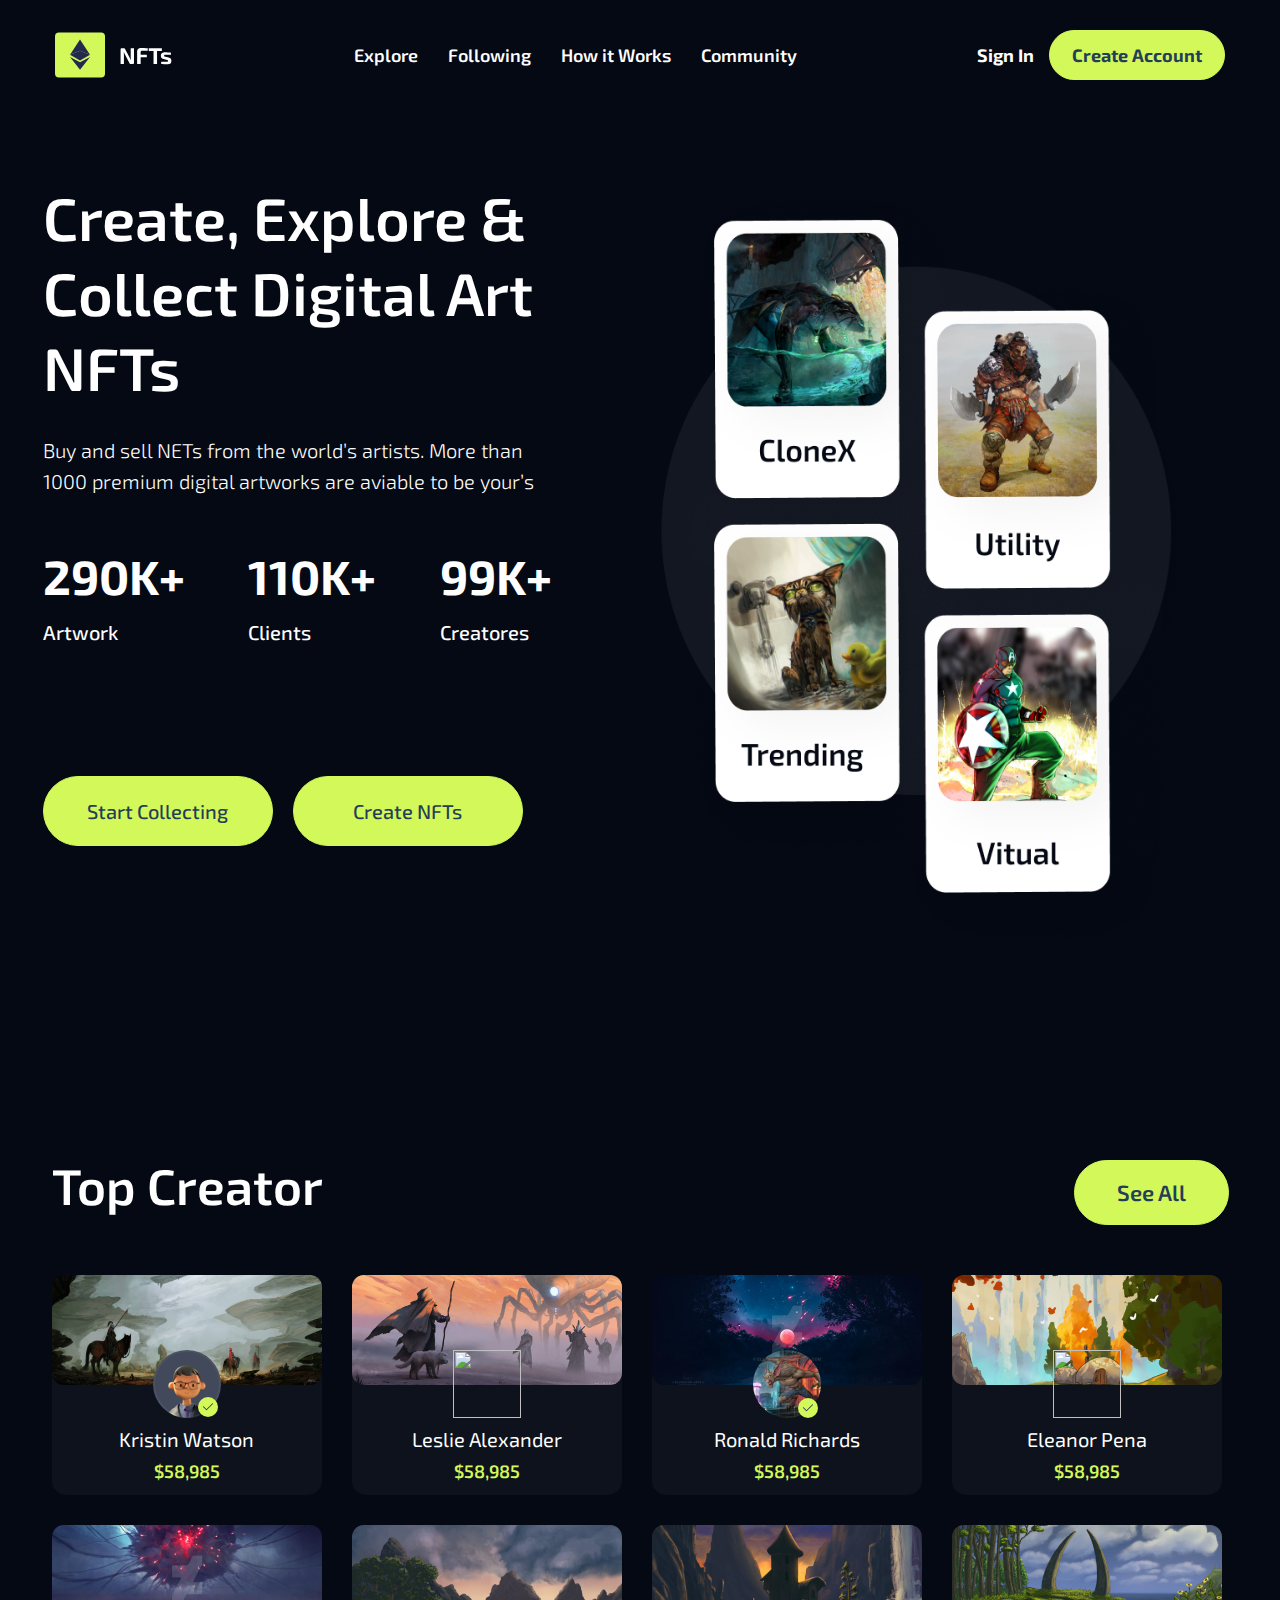
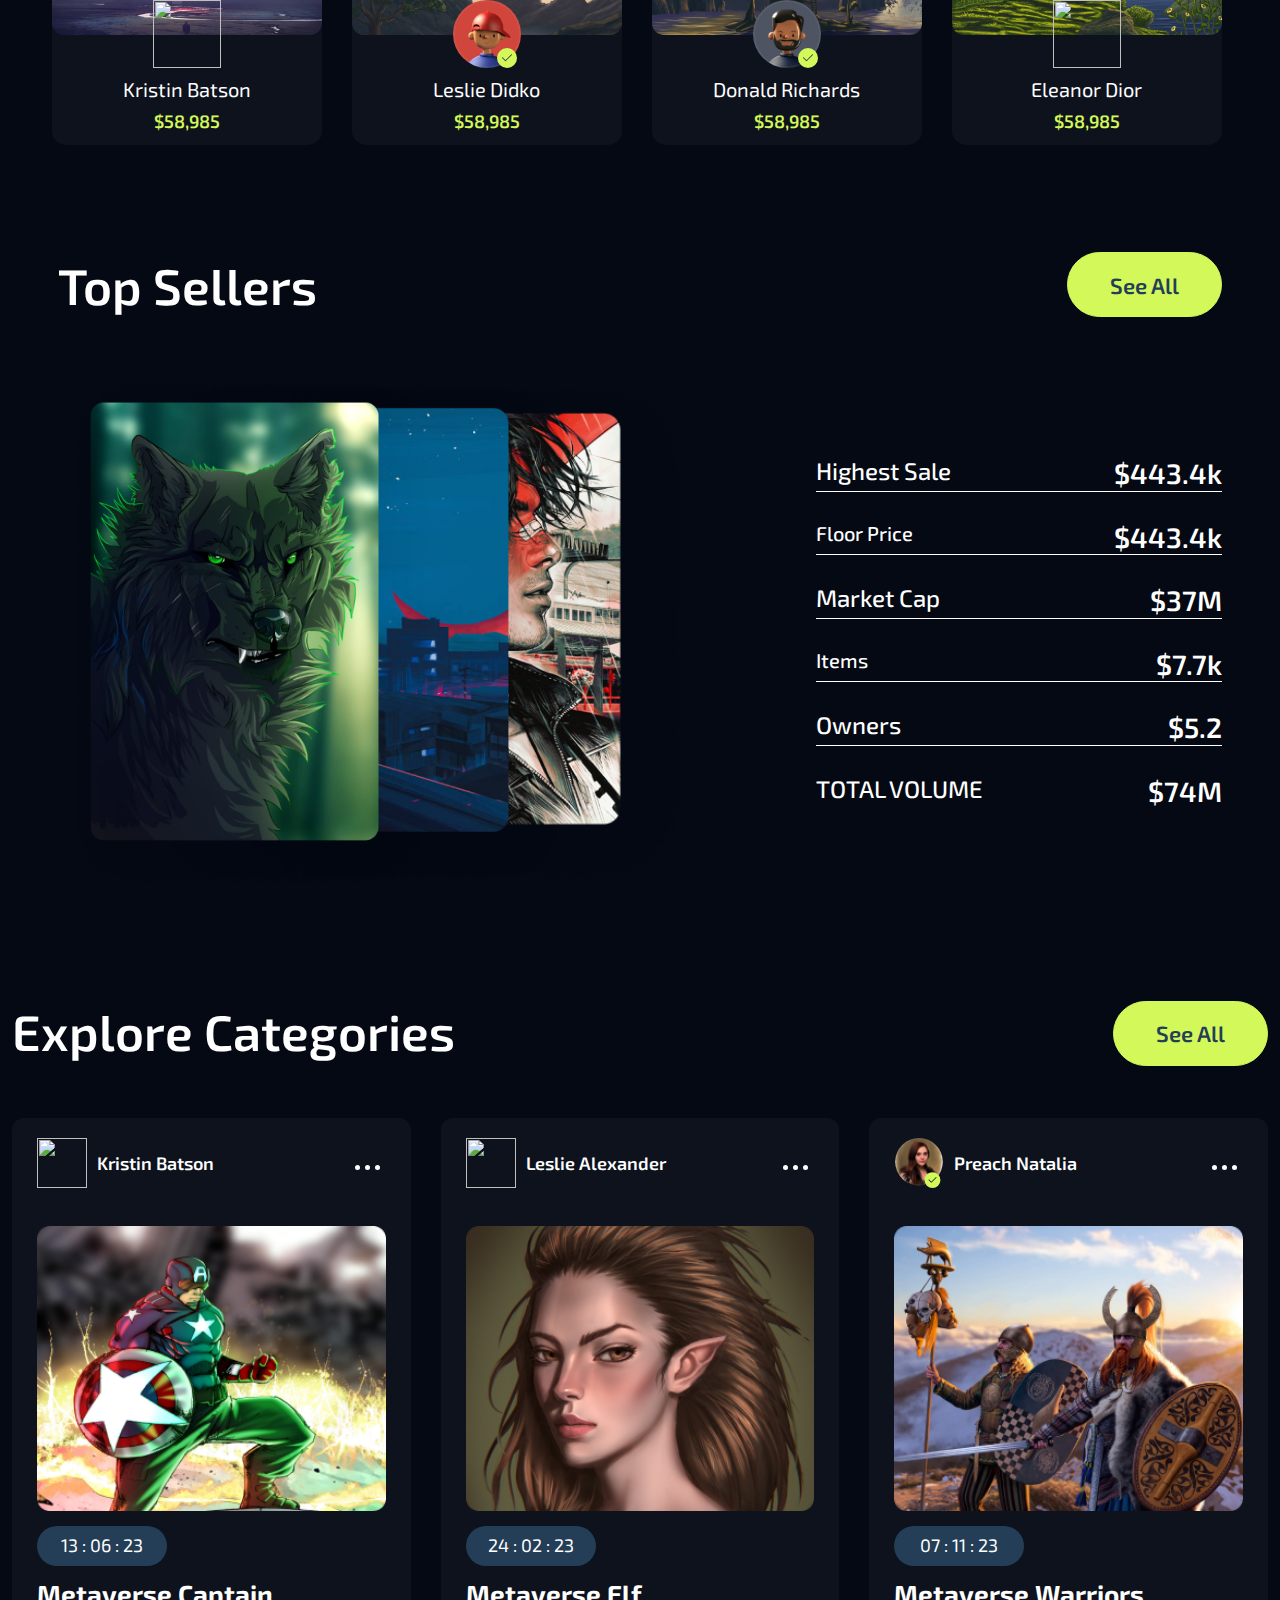
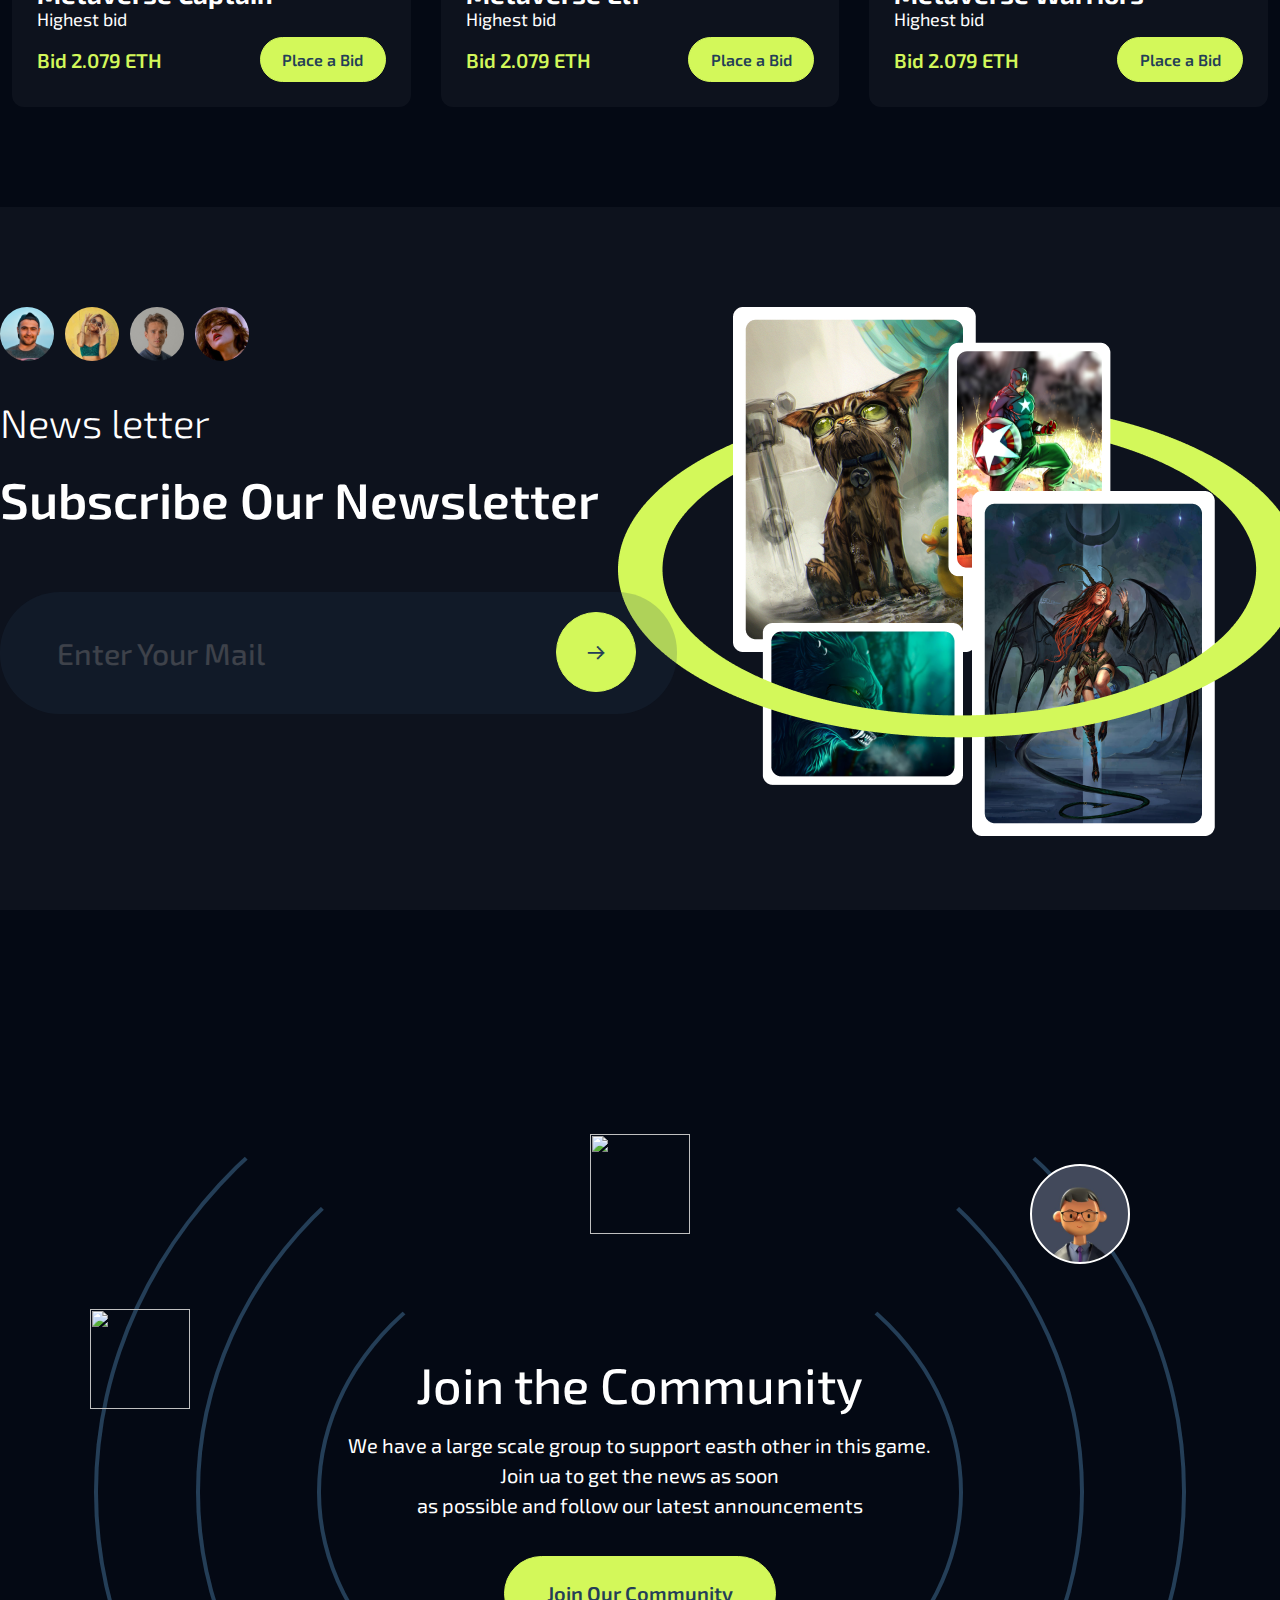
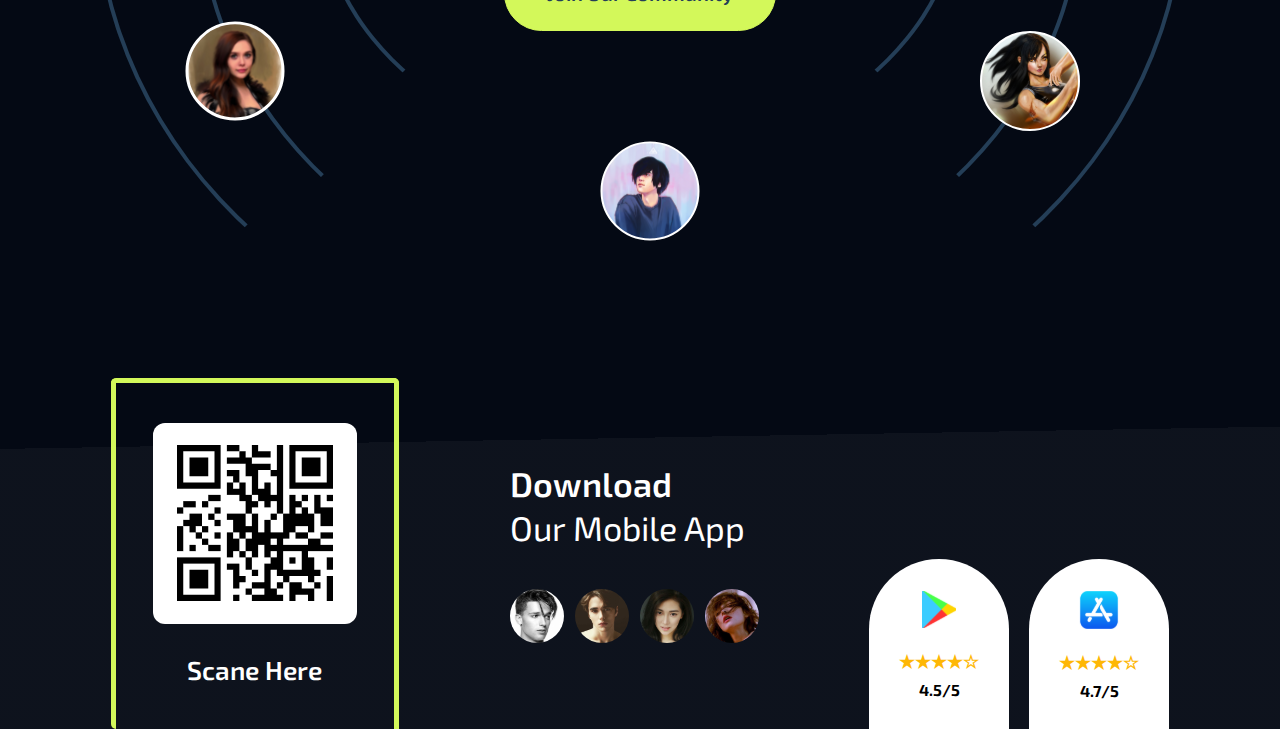
==== commit 484036ef: "added new sections, start workink on footer." ====
--- a/index.html
+++ b/index.html
@@ -214,6 +214,7 @@
       </section>
 
       <section class="news">
+      <div class="news__wrapper">
         <div class="news__main">
           <div class="news__pic-line">
             <img class="news__prof-pic" src="./img/news/prof-pic1.svg">
@@ -231,7 +232,65 @@
         <aside>
           <img class="news__img" src="./img/news/news-img.png">
         </aside>
+      </div>
       </section>
-  </main>
+      
+      <section class="community">
+        <div class="community__big-cirle">
+          <div class="community__middle-cirle">
+            <div class="community__small-cirle">
+              <img class="community__pic1" src="./img/community/prof-pic.svg">
+              <img class="community__pic2" src="./img/community/prof-pic2.svg">
+              <img class="community__pic3" src="./img/community/prof-pic3.svg">
+              <div class="community__content">
+                <h4 class="community__title">Join the Community</h4>
+                <h5 class="community__parag">We have a large scale group to support easth other in this game.<br>
+                  Join ua to get the news as soon<br>
+                  as possible and follow our latest announcements</h5>
+                  <button class="community__btn button">Join Our Community</button>
+                </div>
+                <img class="community__pic4" src="./img/community/prof-pic4.svg">
+                <img class="community__pic5" src="./img/community/prof-pic5.svg">
+                <img class="community__pic6" src="./img/community/prof-pic6.svg">
+              </div>
+          </div>
+        </div>
+              </section>
+            </main>
+            
+            <footer class="footer">
+              <div class="footer__top-section">
+      <div class="footer__top-section__QR-container">
+        <div class="footer__top-section__QR-container__QR-code">
+          <img src="./img/footer/QR-code.png">
+        </div>
+        <p class="footer__top-section__QR-container__text">Scane Here</p>
+      </div>
+        <div class="footer__top-section__download-container">
+          <h5 class="footer__top-section__download-container__text"><span>Download</span><br>
+            Our Mobile App</h5>
+            <div class="footer__top-section__download-container__pics-wrapper">
+              <img src="./img/footer/profile-pic1.svg">
+              <img src="./img/footer/profile-pic2.svg">
+              <img src="./img/footer/profile-pic3.svg">
+              <img src="./img/footer/profile-pic4.svg">
+            </div>
+          </div>
+          <div class="footer__top-section__buttons">
+            <button class="footer__top-section__btn"><div>
+              <img class="footer__top-section__icon" src="./img/footer/google-play-icon.svg">
+              <p class="footer__top-section__stars">&#9733;&#9733;&#9733;&#9733;&#9734;</p>
+              <p class="footer__top-section__rating">4.5/5</p>
+              <button class="footer__top-section__btn">
+              <div>
+              <img class="footer__top-section__icon" src="./img/footer/apple-store-icon.svg">
+              <p class="footer__top-section__stars">&#9733;&#9733;&#9733;&#9733;&#9734;</p>
+              <p class="footer__top-section__rating">4.7/5</p>
+            </div></button>
+          </div>
+        </div>
+
+    </div>
+  </footer>
 </body>
 </html>--- a/css/main.min.css
+++ b/css/main.min.css
@@ -1 +1 @@
-body{background-color:var(--color-secondary-black)}*{font-family:"Exo 2";font-size:18px;font-weight:600;line-height:20px;margin:0}h1{font-family:"Exo 2";font-size:48px;font-weight:700;line-height:46px;color:var(--color-brand-white)}h2{font-family:"Exo 2";font-size:60px;font-weight:600;line-height:75px;color:var(--color-brand-white)}h4{font-family:"Exo 2";font-size:20px;font-weight:500;line-height:24px;color:var(--color-brand-white)}h5{font-family:"Exo 2";font-size:20px;font-weight:400;line-height:23.7px;color:var(--color-brand-white)}li{list-style:none}:root{--color-brand-primary: rgba(211, 248, 90, 1);--color-brand-gradient: linear-gradient(119.99deg, #7BA49A 21.9%, #159777 125.17%);--color-brand-black: rgba(0, 0, 0, 1);--color-brand-gray: rgba(255, 255, 255, 0.04);--color-secondary-black: rgba(4, 9, 20, 1);--color-brand-blue: rgba(36, 62, 87, 1);--color-brand-white: rgba(255, 255, 255, 1)}@font-face{font-family:"Exo 2";font-weight:300;font-style:normal;src:url("/fonts/Exo2-Light.ttf") format("truetype")}@font-face{font-family:"Exo 2";font-weight:400;font-style:normal;src:url("/fonts/Exo2-Regular.ttf") format("truetype")}@font-face{font-family:"Exo 2";font-weight:500;font-style:normal;src:url("/fonts/Exo2-Medium.ttf") format("truetype")}@font-face{font-family:"Exo 2";font-weight:600;font-style:normal;src:url("/fonts/Exo2-SemiBold.ttf") format("truetype")}@font-face{font-family:"Exo 2";font-weight:700;font-style:normal;src:url("/fonts/Exo2-Bold.ttf") format("truetype")}.button{border-radius:60px;border:1px solid var(--color-brand-primary);background-color:var(--color-brand-primary);cursor:pointer;color:var(--color-brand-blue);-webkit-transition:background-color .2s,color .2s;transition:background-color .2s,color .2s}.button:hover{background-color:var(--color-secondary-black);color:var(--color-brand-white)}.header{display:-webkit-box;display:-ms-flexbox;display:flex;-webkit-box-pack:justify;-ms-flex-pack:justify;justify-content:space-between;-webkit-box-align:center;-ms-flex-align:center;align-items:center;max-width:1170px;margin-top:30px;margin-left:auto;margin-right:auto}.header__logg{width:118.97px;height:45px}.header__nav{max-width:545px}.header__list{display:-webkit-box;display:-ms-flexbox;display:flex;-webkit-box-align:center;-ms-flex-align:center;align-items:center;gap:30px}.header__link{text-decoration:none;color:var(--color-brand-white);-webkit-transition:color .2s;transition:color .2s}.header__link:hover{color:var(--color-brand-primary)}.header__account{display:-webkit-box;display:-ms-flexbox;display:flex;-webkit-box-align:center;-ms-flex-align:center;align-items:center;gap:15px}.header__account__sign-in{font-weight:700;text-decoration:none;color:var(--color-brand-white);-webkit-transition:color .2s;transition:color .2s}.header__account__sign-in:hover{color:var(--color-brand-primary)}.header__account__btn{width:176px;height:50px;font-weight:700}.hero-section{display:-webkit-box;display:-ms-flexbox;display:flex;-webkit-box-pack:justify;-ms-flex-pack:justify;justify-content:space-between;max-width:1195px;margin-top:100px;margin-left:auto;margin-right:auto}.hero-section__container{width:527px;display:-webkit-box;display:-ms-flexbox;display:flex;-webkit-box-orient:vertical;-webkit-box-direction:normal;-ms-flex-direction:column;flex-direction:column;-ms-flex-negative:0;flex-shrink:0}.hero-section__title{margin-bottom:30px}.hero-section__parag{font-weight:300;font-size:20px;line-height:31px;margin-bottom:56px;color:var(--color-brand-white)}.hero-section__info{display:-webkit-box;display:-ms-flexbox;display:flex;-webkit-box-pack:justify;-ms-flex-pack:justify;justify-content:space-between;width:509px;margin-bottom:132px}.hero-section__info__wrapper{display:-webkit-box;display:-ms-flexbox;display:flex;-webkit-box-orient:vertical;-webkit-box-direction:normal;-ms-flex-direction:column;flex-direction:column;gap:21px}.hero-section__buttons-container{display:-webkit-box;display:-ms-flexbox;display:flex;gap:20px;width:480px}.hero-section__buttons-container__btn{width:230px;height:70px;font-weight:500;font-size:20px;line-height:24px}.hero-section__img{width:610px;height:776.71px}.top-creator{display:-webkit-box;display:-ms-flexbox;display:flex;-webkit-box-orient:vertical;-webkit-box-direction:normal;-ms-flex-direction:column;flex-direction:column;-webkit-box-align:center;-ms-flex-align:center;align-items:center;max-width:1177px;width:100%;margin-top:100px;margin-bottom:101px;margin-left:auto;margin-right:auto}.top-creator__container{display:-webkit-box;display:-ms-flexbox;display:flex;-webkit-box-pack:justify;-ms-flex-pack:justify;justify-content:space-between;max-width:1177px;width:100%;height:65px;margin-top:100px;margin-bottom:50px;margin-left:auto;margin-right:auto}.top-creator__title{font-size:50px;line-height:50px}.top-creator__btn{width:155px;height:65px;font-weight:600;font-size:22px;line-height:26.4px}.top-creator__creators-list{display:-webkit-box;display:-ms-flexbox;display:flex;-ms-flex-wrap:wrap;flex-wrap:wrap;gap:30px;max-width:1177px;width:100%}.top-creator__creator{display:-webkit-box;display:-ms-flexbox;display:flex;-webkit-box-orient:vertical;-webkit-box-direction:normal;-ms-flex-direction:column;flex-direction:column;-webkit-box-align:center;-ms-flex-align:center;align-items:center;width:270px;height:220px;border-radius:6%;background:var(--color-brand-gray)}.top-creator__creator__background{width:270px;height:110px;-o-object-fit:fill;object-fit:fill}.top-creator__creator__profile-pic{width:68px;height:68px;position:relative;top:-35px}.top-creator__creator__name{margin-top:-25px;margin-bottom:10px}.top-creator__creator__price{line-height:21.33px;color:var(--color-brand-primary)}.top-sellers{display:-webkit-box;display:-ms-flexbox;display:flex;-webkit-box-orient:vertical;-webkit-box-direction:normal;-ms-flex-direction:column;flex-direction:column;-webkit-box-align:center;-ms-flex-align:center;align-items:center;max-width:1164px;margin-top:110px;margin-bottom:100px;margin-right:auto;margin-left:auto}.top-sellers__container{display:-webkit-box;display:-ms-flexbox;display:flex;-webkit-box-align:center;-ms-flex-align:center;align-items:center;-webkit-box-pack:justify;-ms-flex-pack:justify;justify-content:space-between;max-width:1164px;width:100%;height:60px;margin-bottom:50px}.top-sellers__title{font-size:50px;line-height:60px}.top-sellers__btn{width:155px;height:65px;font-size:22px;line-height:26.4px}.top-sellers__content{display:-webkit-box;display:-ms-flexbox;display:flex;-webkit-box-pack:justify;-ms-flex-pack:justify;justify-content:space-between;-webkit-box-align:center;-ms-flex-align:center;align-items:center;max-width:1164px;width:100%}.top-sellers__images{display:-webkit-box;display:-ms-flexbox;display:flex;width:670px;height:536px}.top-sellers__images__card.first{position:relative;z-index:3}.top-sellers__images__card.second{position:relative;left:-45%;z-index:2}.top-sellers__images__card.third{position:relative;left:-100%;z-index:1}.top-sellers__stats{display:-webkit-box;display:-ms-flexbox;display:flex;-webkit-box-orient:vertical;-webkit-box-direction:normal;-ms-flex-direction:column;flex-direction:column;max-width:406px;width:100%;gap:29px}.top-sellers__stats__wrapper{display:-webkit-box;display:-ms-flexbox;display:flex;-webkit-box-pack:justify;-ms-flex-pack:justify;justify-content:space-between;border-bottom:.2px solid var(--color-brand-white)}.top-sellers__stats__wrapper:last-child{border:none}.top-sellers__stats__wrapper__title{font-size:24px;line-height:28.8px}.top-sellers__stats__wrapper__number{font-size:28px;line-height:33.6px;color:var(--color-brand-white)}.explore{display:-webkit-box;display:-ms-flexbox;display:flex;-webkit-box-orient:vertical;-webkit-box-direction:normal;-ms-flex-direction:column;flex-direction:column;-webkit-box-align:center;-ms-flex-align:center;align-items:center;max-width:1256px;margin-left:auto;margin-right:auto;width:100%}.explore__container{display:-webkit-box;display:-ms-flexbox;display:flex;-webkit-box-pack:justify;-ms-flex-pack:justify;justify-content:space-between;max-width:1256px;width:100%;margin-bottom:52px}.explore__container__title{font-size:50px;line-height:60px}.explore__container__btn{width:155px;height:65px;font-size:22px;line-height:26.4px}.explore__cards-container{display:-webkit-box;display:-ms-flexbox;display:flex;gap:30px;width:100%}.explore__card{display:-webkit-box;display:-ms-flexbox;display:flex;-webkit-box-orient:vertical;-webkit-box-direction:normal;-ms-flex-direction:column;flex-direction:column;max-width:370px;width:100%;max-height:569px;height:100%;padding:20px 25px 25px 25px;border-radius:12px;background-color:var(--color-brand-gray)}.explore__card__top-section{display:-webkit-box;display:-ms-flexbox;display:flex;-webkit-box-align:center;-ms-flex-align:center;align-items:center;margin-bottom:38px}.explore__card__top-section__img{width:50px;height:50px;margin-right:10px}.explore__card__top-section__name{margin-right:auto;color:var(--color-brand-white)}.explore__card__top-section__dotes{border:none;background-color:rgba(0,0,0,0);cursor:pointer}.explore__card__nft-img{-o-object-fit:fill;object-fit:fill}.explore__card__date{display:-webkit-box;display:-ms-flexbox;display:flex;-webkit-box-pack:center;-ms-flex-pack:center;justify-content:center;-webkit-box-align:center;-ms-flex-align:center;align-items:center;width:130px;height:40px;border-radius:30px;margin-top:15px;margin-bottom:12px;background-color:var(--color-brand-blue);font-size:18px;line-height:21.6px}.explore__card__title{font-size:26px;line-height:31.2px}.explore__card__bid{font-size:18px;line-height:21.6px;color:var(--color-brand-white)}.explore__card__bottom-section{display:-webkit-box;display:-ms-flexbox;display:flex;-webkit-box-align:center;-ms-flex-align:center;align-items:center;-webkit-box-pack:justify;-ms-flex-pack:justify;justify-content:space-between;margin-top:6.16px}.explore__card__bottom-section__bid-number{font-size:20px;line-height:24px;color:var(--color-brand-primary)}.explore__card__bottom-section__btn{width:126px;height:45px;font-size:16px;line-height:19.2px}.news{display:-webkit-box;display:-ms-flexbox;display:flex;-webkit-box-pack:justify;-ms-flex-pack:justify;justify-content:space-between;-webkit-box-align:center;-ms-flex-align:center;align-items:center;width:100%;height:700px;padding-top:100px;padding-bottom:71px;background-color:var(--color-brand-gray);margin-top:100px;margin-bottom:96px;margin-left:auto;margin-right:auto}.news__pic-line{display:-webkit-box;display:-ms-flexbox;display:flex;gap:11px;margin-bottom:37px}.news__prof-pic{width:54px;height:54px}.news__top-title{margin-bottom:23px;font-weight:300;font-size:40px;line-height:48px}.news__title{font-size:50px;line-height:60px}.news__form{width:618px;height:120px}.news__input{width:618px;height:120px;opacity:20%;background-color:var(--color-brand-blue);border:none;border-radius:60px;padding-left:57px;font-weight:500;font-size:30px;line-height:36px}.news__input::-webkit-input-placeholder{color:var(--color-brand-white)}.news__input::-moz-placeholder{color:var(--color-brand-white)}.news__input:-ms-input-placeholder{color:var(--color-brand-white)}.news__input::-ms-input-placeholder{color:var(--color-brand-white)}.news__input::placeholder{color:var(--color-brand-white)}/*# sourceMappingURL=main.min.css.map */+body{background-color:var(--color-secondary-black)}*{font-family:"Exo 2";font-size:18px;font-weight:600;line-height:20px;margin:0}h1{font-family:"Exo 2";font-size:48px;font-weight:700;line-height:46px;color:var(--color-brand-white)}h2{font-family:"Exo 2";font-size:60px;font-weight:600;line-height:75px;color:var(--color-brand-white)}h4{font-family:"Exo 2";font-size:20px;font-weight:500;line-height:24px;color:var(--color-brand-white)}h5{font-family:"Exo 2";font-size:20px;font-weight:400;line-height:23.7px;color:var(--color-brand-white)}li{list-style:none}:root{--color-brand-primary: rgba(211, 248, 90, 1);--color-brand-gradient: linear-gradient(119.99deg, #7BA49A 21.9%, #159777 125.17%);--color-brand-black: rgba(0, 0, 0, 1);--color-brand-gray: rgba(255, 255, 255, 0.04);--color-secondary-black: rgba(4, 9, 20, 1);--color-brand-blue: rgba(36, 62, 87, 1);--color-brand-white: rgba(255, 255, 255, 1);--color-brand-star: rgba(254, 183, 5, 1)}@font-face{font-family:"Exo 2";font-weight:300;font-style:normal;src:url("/fonts/Exo2-Light.ttf") format("truetype")}@font-face{font-family:"Exo 2";font-weight:400;font-style:normal;src:url("/fonts/Exo2-Regular.ttf") format("truetype")}@font-face{font-family:"Exo 2";font-weight:500;font-style:normal;src:url("/fonts/Exo2-Medium.ttf") format("truetype")}@font-face{font-family:"Exo 2";font-weight:600;font-style:normal;src:url("/fonts/Exo2-SemiBold.ttf") format("truetype")}@font-face{font-family:"Exo 2";font-weight:700;font-style:normal;src:url("/fonts/Exo2-Bold.ttf") format("truetype")}.button{border-radius:60px;border:1px solid var(--color-brand-primary);background-color:var(--color-brand-primary);cursor:pointer;color:var(--color-brand-blue);-webkit-transition:background-color .2s,color .2s;transition:background-color .2s,color .2s}.button:hover{background-color:var(--color-secondary-black);color:var(--color-brand-white)}.header{display:-webkit-box;display:-ms-flexbox;display:flex;-webkit-box-pack:justify;-ms-flex-pack:justify;justify-content:space-between;-webkit-box-align:center;-ms-flex-align:center;align-items:center;max-width:1170px;margin-top:30px;margin-left:auto;margin-right:auto}.header__logg{width:118.97px;height:45px}.header__nav{max-width:545px}.header__list{display:-webkit-box;display:-ms-flexbox;display:flex;-webkit-box-align:center;-ms-flex-align:center;align-items:center;gap:30px}.header__link{text-decoration:none;color:var(--color-brand-white);-webkit-transition:color .2s;transition:color .2s}.header__link:hover{color:var(--color-brand-primary)}.header__account{display:-webkit-box;display:-ms-flexbox;display:flex;-webkit-box-align:center;-ms-flex-align:center;align-items:center;gap:15px}.header__account__sign-in{font-weight:700;text-decoration:none;color:var(--color-brand-white);-webkit-transition:color .2s;transition:color .2s}.header__account__sign-in:hover{color:var(--color-brand-primary)}.header__account__btn{width:176px;height:50px;font-weight:700}.hero-section{display:-webkit-box;display:-ms-flexbox;display:flex;-webkit-box-pack:justify;-ms-flex-pack:justify;justify-content:space-between;max-width:1195px;margin-top:100px;margin-left:auto;margin-right:auto}.hero-section__container{width:527px;display:-webkit-box;display:-ms-flexbox;display:flex;-webkit-box-orient:vertical;-webkit-box-direction:normal;-ms-flex-direction:column;flex-direction:column;-ms-flex-negative:0;flex-shrink:0}.hero-section__title{margin-bottom:30px}.hero-section__parag{font-weight:300;font-size:20px;line-height:31px;margin-bottom:56px;color:var(--color-brand-white)}.hero-section__info{display:-webkit-box;display:-ms-flexbox;display:flex;-webkit-box-pack:justify;-ms-flex-pack:justify;justify-content:space-between;width:509px;margin-bottom:132px}.hero-section__info__wrapper{display:-webkit-box;display:-ms-flexbox;display:flex;-webkit-box-orient:vertical;-webkit-box-direction:normal;-ms-flex-direction:column;flex-direction:column;gap:21px}.hero-section__buttons-container{display:-webkit-box;display:-ms-flexbox;display:flex;gap:20px;width:480px}.hero-section__buttons-container__btn{width:230px;height:70px;font-weight:500;font-size:20px;line-height:24px}.hero-section__img{width:610px;height:776.71px}.top-creator{display:-webkit-box;display:-ms-flexbox;display:flex;-webkit-box-orient:vertical;-webkit-box-direction:normal;-ms-flex-direction:column;flex-direction:column;-webkit-box-align:center;-ms-flex-align:center;align-items:center;max-width:1177px;width:100%;margin-top:100px;margin-bottom:101px;margin-left:auto;margin-right:auto}.top-creator__container{display:-webkit-box;display:-ms-flexbox;display:flex;-webkit-box-pack:justify;-ms-flex-pack:justify;justify-content:space-between;max-width:1177px;width:100%;height:65px;margin-top:100px;margin-bottom:50px;margin-left:auto;margin-right:auto}.top-creator__title{font-size:50px;line-height:50px}.top-creator__btn{width:155px;height:65px;font-weight:600;font-size:22px;line-height:26.4px}.top-creator__creators-list{display:-webkit-box;display:-ms-flexbox;display:flex;-ms-flex-wrap:wrap;flex-wrap:wrap;gap:30px;max-width:1177px;width:100%}.top-creator__creator{display:-webkit-box;display:-ms-flexbox;display:flex;-webkit-box-orient:vertical;-webkit-box-direction:normal;-ms-flex-direction:column;flex-direction:column;-webkit-box-align:center;-ms-flex-align:center;align-items:center;width:270px;height:220px;border-radius:6%;background:var(--color-brand-gray)}.top-creator__creator__background{width:270px;height:110px;-o-object-fit:fill;object-fit:fill}.top-creator__creator__profile-pic{width:68px;height:68px;position:relative;top:-35px}.top-creator__creator__name{margin-top:-25px;margin-bottom:10px}.top-creator__creator__price{line-height:21.33px;color:var(--color-brand-primary)}.top-sellers{display:-webkit-box;display:-ms-flexbox;display:flex;-webkit-box-orient:vertical;-webkit-box-direction:normal;-ms-flex-direction:column;flex-direction:column;-webkit-box-align:center;-ms-flex-align:center;align-items:center;max-width:1164px;margin-top:110px;margin-bottom:100px;margin-right:auto;margin-left:auto}.top-sellers__container{display:-webkit-box;display:-ms-flexbox;display:flex;-webkit-box-align:center;-ms-flex-align:center;align-items:center;-webkit-box-pack:justify;-ms-flex-pack:justify;justify-content:space-between;max-width:1164px;width:100%;height:60px;margin-bottom:50px}.top-sellers__title{font-size:50px;line-height:60px}.top-sellers__btn{width:155px;height:65px;font-size:22px;line-height:26.4px}.top-sellers__content{display:-webkit-box;display:-ms-flexbox;display:flex;-webkit-box-pack:justify;-ms-flex-pack:justify;justify-content:space-between;-webkit-box-align:center;-ms-flex-align:center;align-items:center;max-width:1164px;width:100%}.top-sellers__images{display:-webkit-box;display:-ms-flexbox;display:flex;width:670px;height:536px}.top-sellers__images__card.first{position:relative;z-index:3}.top-sellers__images__card.second{position:relative;left:-45%;z-index:2}.top-sellers__images__card.third{position:relative;left:-100%;z-index:1}.top-sellers__stats{display:-webkit-box;display:-ms-flexbox;display:flex;-webkit-box-orient:vertical;-webkit-box-direction:normal;-ms-flex-direction:column;flex-direction:column;max-width:406px;width:100%;gap:29px}.top-sellers__stats__wrapper{display:-webkit-box;display:-ms-flexbox;display:flex;-webkit-box-pack:justify;-ms-flex-pack:justify;justify-content:space-between;border-bottom:.2px solid var(--color-brand-white)}.top-sellers__stats__wrapper:last-child{border:none}.top-sellers__stats__wrapper__title{font-size:24px;line-height:28.8px}.top-sellers__stats__wrapper__number{font-size:28px;line-height:33.6px;color:var(--color-brand-white)}.explore{display:-webkit-box;display:-ms-flexbox;display:flex;-webkit-box-orient:vertical;-webkit-box-direction:normal;-ms-flex-direction:column;flex-direction:column;-webkit-box-align:center;-ms-flex-align:center;align-items:center;max-width:1256px;margin-left:auto;margin-right:auto;width:100%}.explore__container{display:-webkit-box;display:-ms-flexbox;display:flex;-webkit-box-pack:justify;-ms-flex-pack:justify;justify-content:space-between;max-width:1256px;width:100%;margin-bottom:52px}.explore__container__title{font-size:50px;line-height:60px}.explore__container__btn{width:155px;height:65px;font-size:22px;line-height:26.4px}.explore__cards-container{display:-webkit-box;display:-ms-flexbox;display:flex;gap:30px;width:100%}.explore__card{display:-webkit-box;display:-ms-flexbox;display:flex;-webkit-box-orient:vertical;-webkit-box-direction:normal;-ms-flex-direction:column;flex-direction:column;max-width:370px;width:100%;max-height:569px;height:100%;padding:20px 25px 25px 25px;border-radius:12px;background-color:var(--color-brand-gray)}.explore__card__top-section{display:-webkit-box;display:-ms-flexbox;display:flex;-webkit-box-align:center;-ms-flex-align:center;align-items:center;margin-bottom:38px}.explore__card__top-section__img{width:50px;height:50px;margin-right:10px}.explore__card__top-section__name{margin-right:auto;color:var(--color-brand-white)}.explore__card__top-section__dotes{border:none;background-color:rgba(0,0,0,0);cursor:pointer}.explore__card__nft-img{-o-object-fit:fill;object-fit:fill}.explore__card__date{display:-webkit-box;display:-ms-flexbox;display:flex;-webkit-box-pack:center;-ms-flex-pack:center;justify-content:center;-webkit-box-align:center;-ms-flex-align:center;align-items:center;width:130px;height:40px;border-radius:30px;margin-top:15px;margin-bottom:12px;background-color:var(--color-brand-blue);font-size:18px;line-height:21.6px}.explore__card__title{font-size:26px;line-height:31.2px}.explore__card__bid{font-size:18px;line-height:21.6px;color:var(--color-brand-white)}.explore__card__bottom-section{display:-webkit-box;display:-ms-flexbox;display:flex;-webkit-box-align:center;-ms-flex-align:center;align-items:center;-webkit-box-pack:justify;-ms-flex-pack:justify;justify-content:space-between;margin-top:6.16px}.explore__card__bottom-section__bid-number{font-size:20px;line-height:24px;color:var(--color-brand-primary)}.explore__card__bottom-section__btn{width:126px;height:45px;font-size:16px;line-height:19.2px}.news{display:-webkit-box;display:-ms-flexbox;display:flex;width:100%;height:100%;background-color:var(--color-brand-gray);margin-top:100px;margin-bottom:96px}.news__wrapper{display:-webkit-box;display:-ms-flexbox;display:flex;-webkit-box-pack:justify;-ms-flex-pack:justify;justify-content:space-between;max-width:1400px;width:100%;padding-top:100px;padding-bottom:71px;margin-left:auto;margin-right:auto}.news__pic-line{display:-webkit-box;display:-ms-flexbox;display:flex;gap:11px;margin-bottom:37px}.news__prof-pic{width:54px;height:54px}.news__top-title{margin-bottom:23px;font-weight:300;font-size:40px;line-height:48px}.news__title{font-size:50px;line-height:60px;margin-bottom:63px}.news__form{width:618px;height:120px}.news__input{width:618px;height:120px;opacity:20%;background-color:var(--color-brand-blue);border:none;border-radius:60px;padding-left:57px;font-weight:500;font-size:30px;line-height:36px}.news__input::-webkit-input-placeholder{color:var(--color-brand-white)}.news__input::-moz-placeholder{color:var(--color-brand-white)}.news__input:-ms-input-placeholder{color:var(--color-brand-white)}.news__input::-ms-input-placeholder{color:var(--color-brand-white)}.news__input::placeholder{color:var(--color-brand-white)}.news__btn{position:relative;width:80px;height:80px;top:-85%;left:90%}.community{display:-webkit-box;display:-ms-flexbox;display:flex;-webkit-box-align:center;-ms-flex-align:center;align-items:center;-webkit-box-orient:vertical;-webkit-box-direction:normal;-ms-flex-direction:column;flex-direction:column;max-width:1084.28px;width:100%;max-height:971.76px;height:100%;margin-right:auto;margin-left:auto}.community__vector{position:relative;z-index:-1}.community__big-cirle{display:-webkit-box;display:-ms-flexbox;display:flex;-webkit-box-align:center;-ms-flex-align:center;align-items:center;-webkit-box-pack:center;-ms-flex-pack:center;justify-content:center;max-width:1084.28px;width:100%;height:971.76px;border-top:4px solid rgba(0,0,0,0);border-bottom:4px solid rgba(0,0,0,0);border-left:4px solid var(--color-brand-blue);border-right:4px solid var(--color-brand-blue);border-collapse:separate;border-radius:50%}.community__middle-cirle{display:-webkit-box;display:-ms-flexbox;display:flex;-webkit-box-align:center;-ms-flex-align:center;align-items:center;-webkit-box-pack:center;-ms-flex-pack:center;justify-content:center;max-width:880.28px;width:100%;height:812.6px;border-top:4px solid rgba(0,0,0,0);border-bottom:4px solid rgba(0,0,0,0);border-left:4px solid var(--color-brand-blue);border-right:4px solid var(--color-brand-blue);border-collapse:separate;border-radius:50%}.community__small-cirle{display:-webkit-box;display:-ms-flexbox;display:flex;-webkit-box-orient:vertical;-webkit-box-direction:normal;-ms-flex-direction:column;flex-direction:column;-webkit-box-align:center;-ms-flex-align:center;align-items:center;-webkit-box-pack:center;-ms-flex-pack:center;justify-content:center;max-width:638.12px;width:100%;height:524.68px;border-top:4px solid rgba(0,0,0,0);border-bottom:4px solid rgba(0,0,0,0);border-left:4px solid var(--color-brand-blue);border-right:4px solid var(--color-brand-blue);border-collapse:separate;border-radius:50%}.community__pic1{position:relative;top:255px;left:-500px;width:100px;height:100px}.community__pic2{position:relative;top:-20px;width:100px;height:100px}.community__pic3{position:relative;left:440px;top:-90px;width:100px;height:100px}.community__pic4{position:relative;left:390px;width:100px;height:100px}.community__pic5{position:relative;top:10px;left:10px;width:100px;height:100px}.community__pic6{position:relative;top:-210px;left:-405px;width:100px;height:100px}.community__content{display:-webkit-box;display:-ms-flexbox;display:flex;-webkit-box-orient:vertical;-webkit-box-direction:normal;-ms-flex-direction:column;flex-direction:column;-webkit-box-align:center;-ms-flex-align:center;align-items:center;-webkit-box-pack:center;-ms-flex-pack:center;justify-content:center}.community__title{font-size:50px;line-height:60px;margin-bottom:16px}.community__parag{text-align:center;line-height:30px;margin-bottom:36px}.community__btn{width:272px;height:75px;font-size:20px;line-height:24px}.footer{display:-webkit-box;display:-ms-flexbox;display:flex;-webkit-box-orient:vertical;-webkit-box-direction:normal;-ms-flex-direction:column;flex-direction:column;max-width:1920px;width:100%}.footer__top-section{display:-webkit-box;display:-ms-flexbox;display:flex;-webkit-box-align:center;-ms-flex-align:center;align-items:center;-webkit-box-pack:space-evenly;-ms-flex-pack:space-evenly;justify-content:space-evenly;width:100%;background:linear-gradient(359deg, var(--color-brand-gray) 81%, rgba(0, 250, 255, 0) 81%, rgba(0, 0, 0, 0) 100%);margin-right:auto;margin-left:auto}.footer__top-section__QR-container{display:-webkit-box;display:-ms-flexbox;display:flex;-webkit-box-orient:vertical;-webkit-box-direction:normal;-ms-flex-direction:column;flex-direction:column;-webkit-box-align:center;-ms-flex-align:center;align-items:center;gap:30px;padding:40px 37px 44px;border-top:5px solid var(--color-brand-primary);border-right:5px solid var(--color-brand-primary);border-bottom:10px none;border-left:5px solid var(--color-brand-primary);border-radius:5px 5px 0px 5px}.footer__top-section__QR-container__QR-code{display:-webkit-box;display:-ms-flexbox;display:flex;-webkit-box-align:center;-ms-flex-align:center;align-items:center;-webkit-box-pack:center;-ms-flex-pack:center;justify-content:center;width:204px;height:201px;background-color:var(--color-brand-white);border-radius:12px}.footer__top-section__QR-container__text{font-size:26px;line-height:31.2px;color:var(--color-brand-white)}.footer__top-section__download-container{display:-webkit-box;display:-ms-flexbox;display:flex;-webkit-box-orient:vertical;-webkit-box-direction:normal;-ms-flex-direction:column;flex-direction:column;gap:39px}.footer__top-section__download-container__text{font-size:34px;line-height:44px}.footer__top-section__download-container__text span{font-weight:600;font-size:34px;line-height:44px}.footer__top-section__download-container__pics-wrapper{display:-webkit-box;display:-ms-flexbox;display:flex;gap:11px}.footer__top-section__buttons{display:-webkit-box;display:-ms-flexbox;display:flex;gap:20px}.footer__top-section__btn{display:-webkit-box;display:-ms-flexbox;display:flex;-webkit-box-orient:vertical;-webkit-box-direction:normal;-ms-flex-direction:column;flex-direction:column;-webkit-box-pack:center;-ms-flex-pack:center;justify-content:center;-webkit-box-align:center;-ms-flex-align:center;align-items:center;position:relative;bottom:-91px;width:140px;height:170px;background-color:var(--color-brand-white);border:none;border-radius:80px 80px 0px 0px;cursor:pointer}.footer__top-section__icon{margin-bottom:19px}.footer__top-section__stars{color:var(--color-brand-star);margin-bottom:11px}.footer__top-section__rating{font-weight:800;font-size:16px;line-height:15px;color:var(--color-brand-black)}/*# sourceMappingURL=main.min.css.map */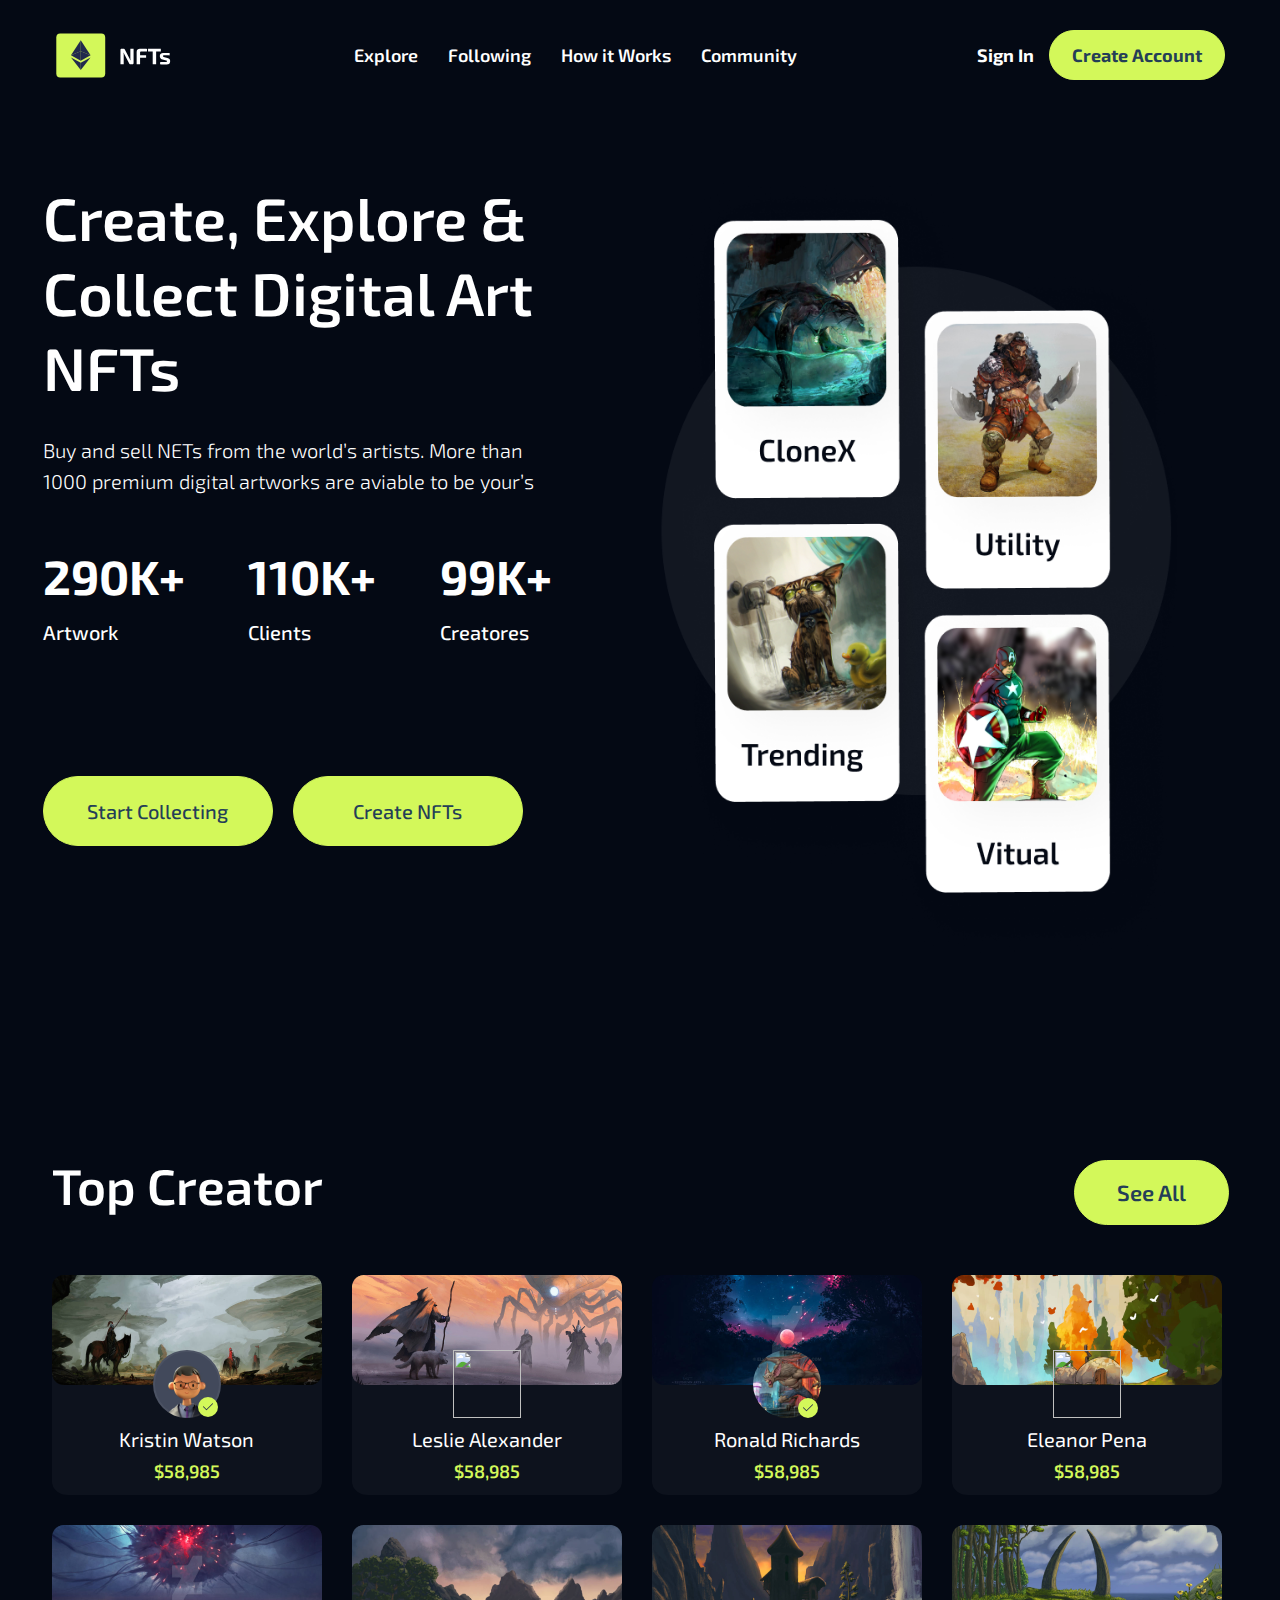
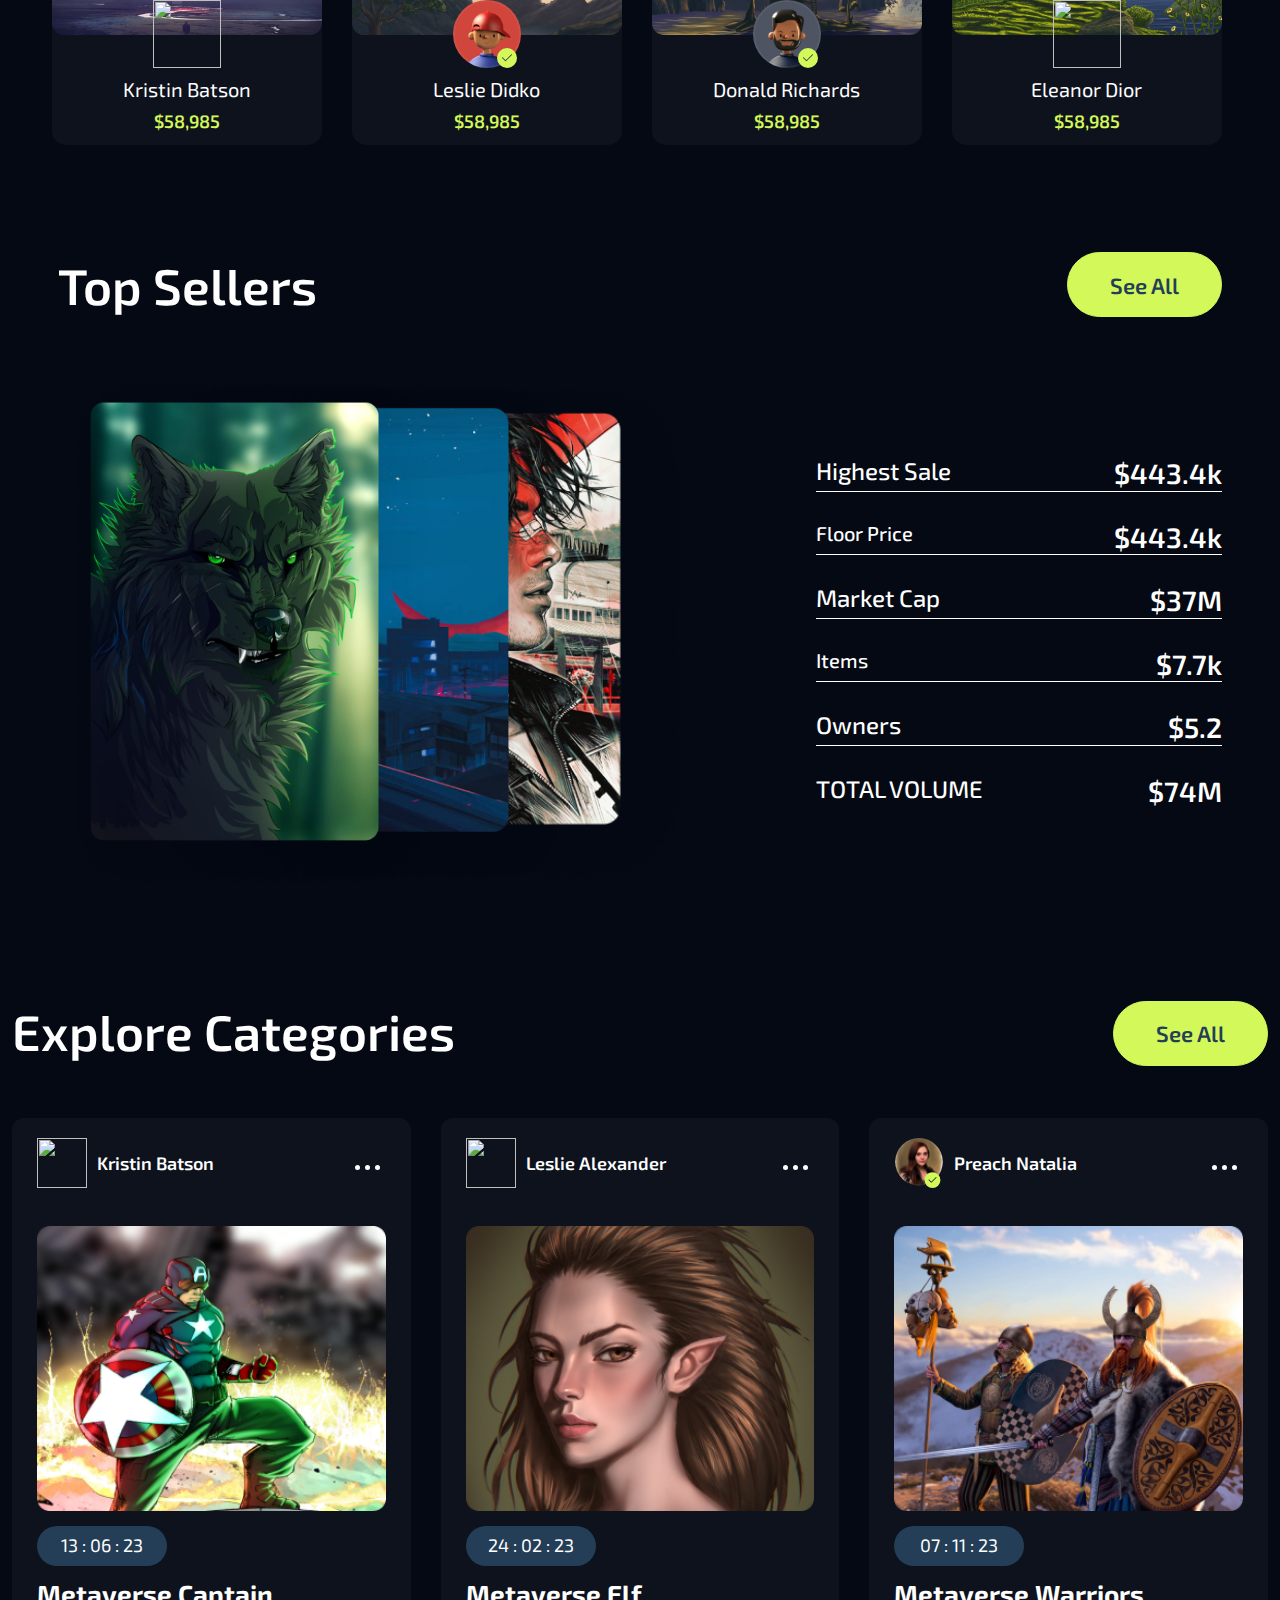
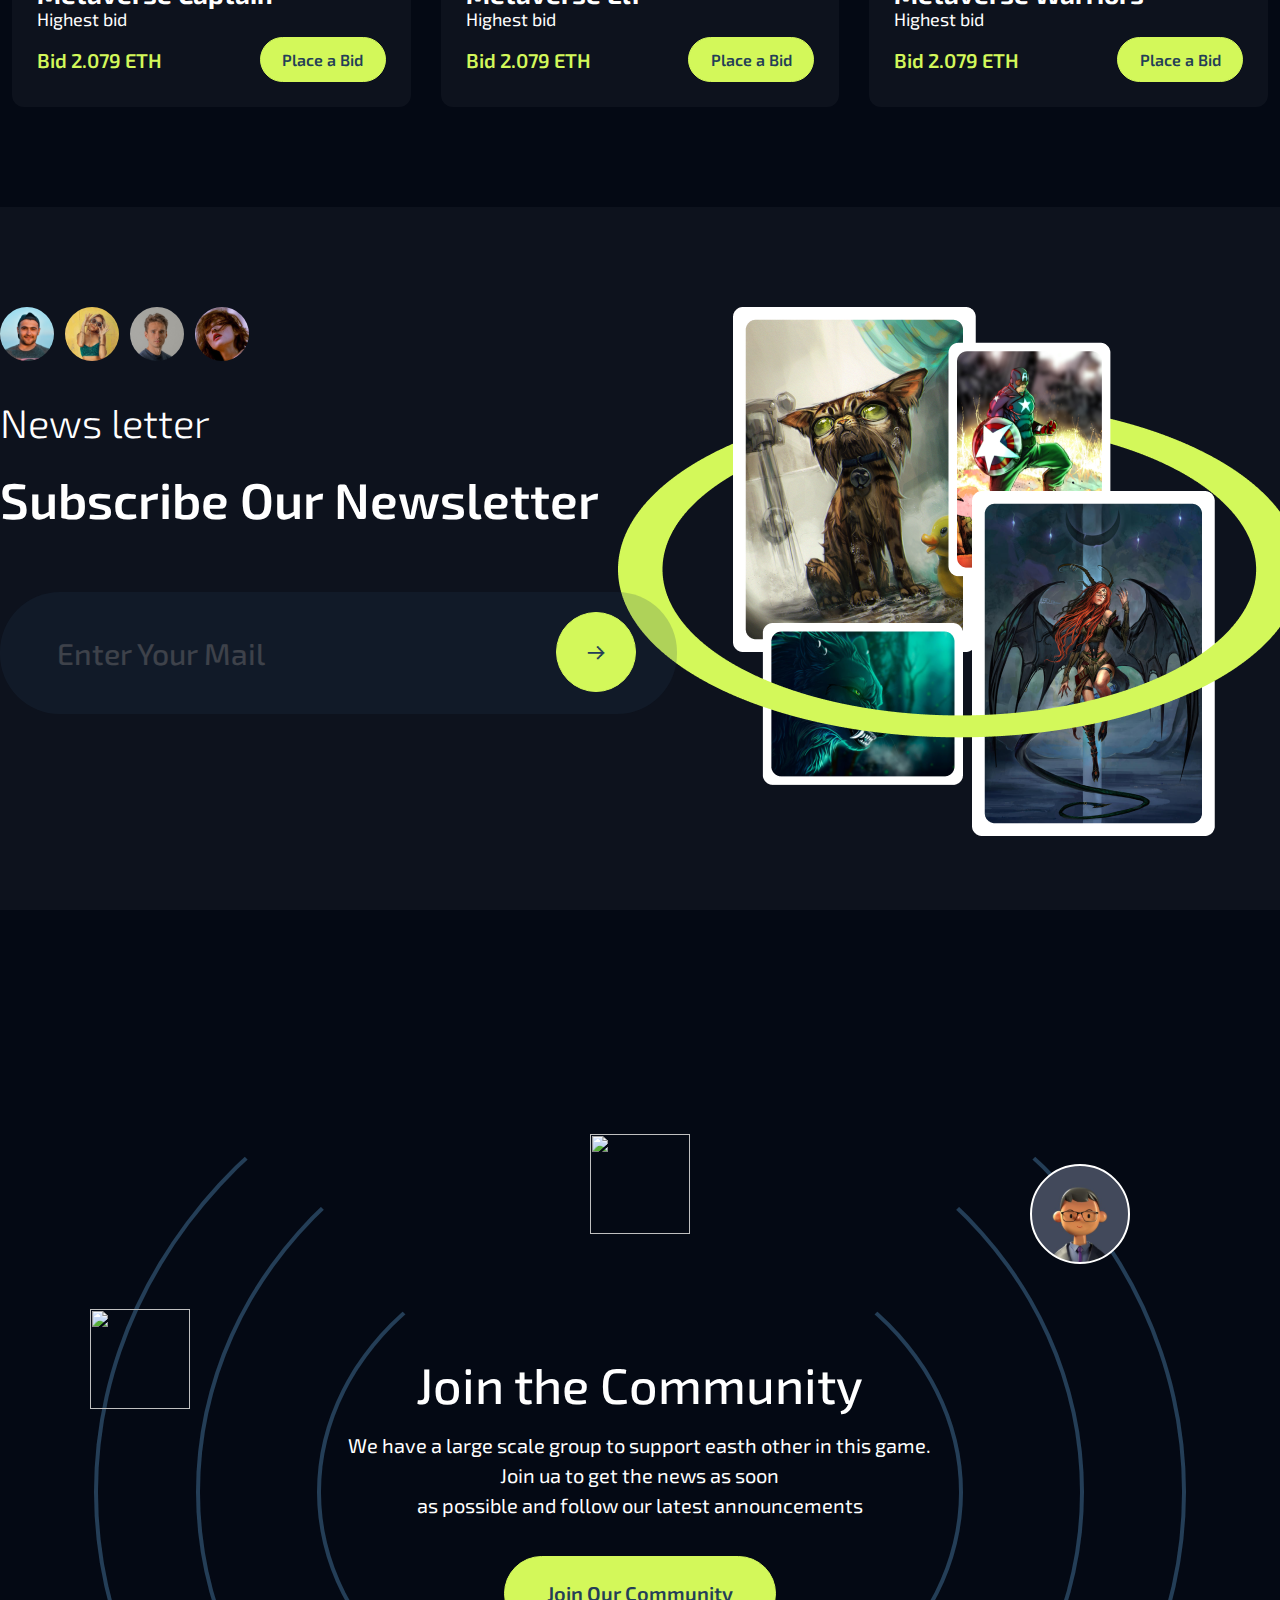
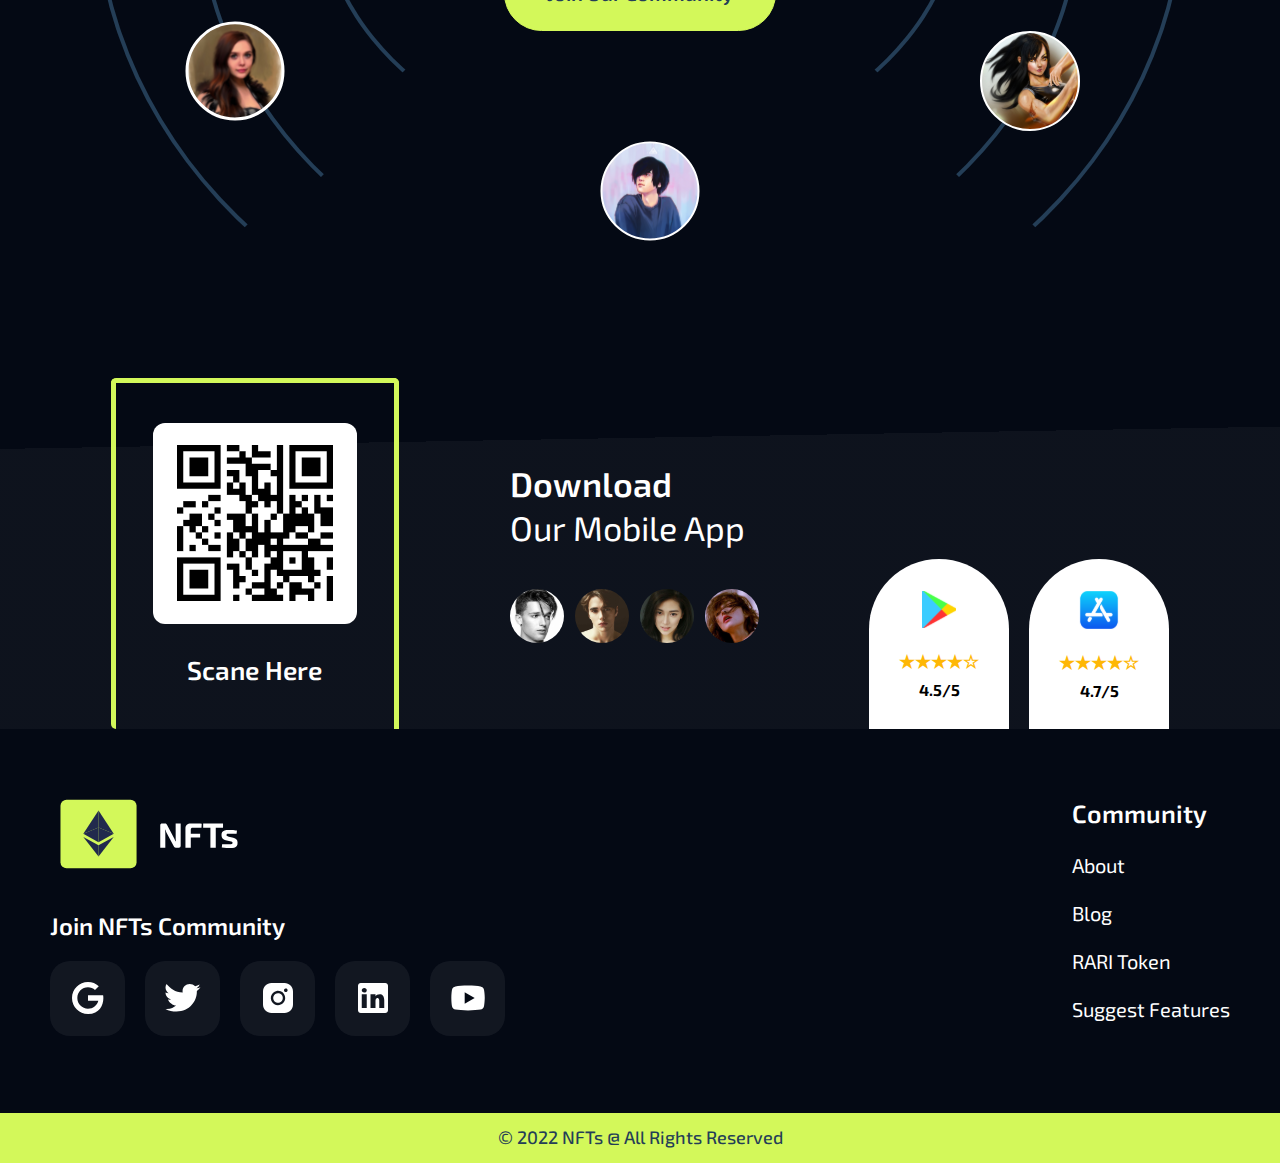
==== commit 106d56a5: "Added blog page." ====
--- a/index.html
+++ b/index.html
@@ -4,17 +4,17 @@
   <meta charset="UTF-8">
   <meta name="viewport" content="width=device-width, initial-scale=1.0">
   <link rel="stylesheet" href="/css/main.min.css">
-  <title>Document</title>
+  <title>NFT UI8</title>
 </head>
 <body>
   <header class="header">
     <img class="header__logo" src="./img/Logo.svg">
     <nav class="header__nav">
       <ul class="header__list">
-        <li><a class="header__link" href="#">Explore</a></li>
-        <li><a class="header__link" href="#">Following</a></li>
-        <li><a class="header__link" href="#">How it Works</a></li>
-        <li><a class="header__link" href="#">Community</a></li>
+        <li><a class="header__link" href="#explore">Explore</a></li>
+        <li><a class="header__link" href="#following">Following</a></li>
+        <li><a class="header__link" href="/pages/HowItWorks.html">How it Works</a></li>
+        <li><a class="header__link" href="#community">Community</a></li>
       </ul>
     </nav>
       <ul class="header__account">
@@ -25,7 +25,7 @@
 
   <main>
 
-    <section class="hero-section">
+    <section class="hero-section" id="about">
       <div class="hero-section__container">
         <h2 class="hero-section__title">Create, Explore
           & Collect Digital
@@ -153,7 +153,7 @@
       </div>
     </section>
 
-    <section class="explore">
+    <section class="explore" id="explore">
       <div class="explore__container">
         <h2 class="explore__container__title">Explore Categories</h2>
         <button class="explore__container__btn button" type="button">See All</button>
@@ -213,7 +213,7 @@
       </div>
       </section>
 
-      <section class="news">
+      <section class="news" id="following">
       <div class="news__wrapper">
         <div class="news__main">
           <div class="news__pic-line">
@@ -235,7 +235,7 @@
       </div>
       </section>
       
-      <section class="community">
+      <section class="community" id="community">
         <div class="community__big-cirle">
           <div class="community__middle-cirle">
             <div class="community__small-cirle">
@@ -289,7 +289,33 @@
             </div></button>
           </div>
         </div>
-
+    </div>
+    <div class="footer__main">
+      <div class="footer__main__join-section">
+        <a href="/index.html">
+          <img class="footer__main__join-section__logo" src="./img/Logo.svg">
+        </a>
+        <h2 class="footer__main__join-section__title">Join NFTs Community</h2>
+        <div class="footer__main__join-section__social">
+          <a class="footer__main__join-section__social__icon"><img src="./img/footer/google-social-icon.svg"></a>
+          <a class="footer__main__join-section__social__icon"><img src="./img/footer/twitter-social-icon.svg"></a>
+          <a class="footer__main__join-section__social__icon"><img src="./img/footer/instagram-social-icon.svg"></a>
+          <a class="footer__main__join-section__social__icon"><img src="./img/footer/linkedin-social-icon.svg"></a>
+          <a class="footer__main__join-section__social__icon"><img src="./img/footer/youtube-social-icon.svg"></a>
+        </div>
+      </div>
+      <nav class="footer__main__nav">
+        <h2 class="footer__main__nav__title">Community</h2>
+        <ul class="footer__main__nav__list">
+          <li><a class="footer__main__nav__link" href="#about">About</a></li>
+          <li><a class="footer__main__nav__link" href="#">Blog</a></li>
+          <li><a class="footer__main__nav__link" href="#">RARI Token</a></li>
+          <li><a class="footer__main__nav__link" href="#">Suggest Features</a></li>
+        </ul>
+      </nav>
+    </div>
+    <div class="footer__copyright">
+      <h4 class="footer__copyright__text">© 2022 NFTs @ All Rights Reserved</h4>
     </div>
   </footer>
 </body>
--- a/css/main.min.css
+++ b/css/main.min.css
@@ -1 +1 @@
-body{background-color:var(--color-secondary-black)}*{font-family:"Exo 2";font-size:18px;font-weight:600;line-height:20px;margin:0}h1{font-family:"Exo 2";font-size:48px;font-weight:700;line-height:46px;color:var(--color-brand-white)}h2{font-family:"Exo 2";font-size:60px;font-weight:600;line-height:75px;color:var(--color-brand-white)}h4{font-family:"Exo 2";font-size:20px;font-weight:500;line-height:24px;color:var(--color-brand-white)}h5{font-family:"Exo 2";font-size:20px;font-weight:400;line-height:23.7px;color:var(--color-brand-white)}li{list-style:none}:root{--color-brand-primary: rgba(211, 248, 90, 1);--color-brand-gradient: linear-gradient(119.99deg, #7BA49A 21.9%, #159777 125.17%);--color-brand-black: rgba(0, 0, 0, 1);--color-brand-gray: rgba(255, 255, 255, 0.04);--color-secondary-black: rgba(4, 9, 20, 1);--color-brand-blue: rgba(36, 62, 87, 1);--color-brand-white: rgba(255, 255, 255, 1);--color-brand-star: rgba(254, 183, 5, 1)}@font-face{font-family:"Exo 2";font-weight:300;font-style:normal;src:url("/fonts/Exo2-Light.ttf") format("truetype")}@font-face{font-family:"Exo 2";font-weight:400;font-style:normal;src:url("/fonts/Exo2-Regular.ttf") format("truetype")}@font-face{font-family:"Exo 2";font-weight:500;font-style:normal;src:url("/fonts/Exo2-Medium.ttf") format("truetype")}@font-face{font-family:"Exo 2";font-weight:600;font-style:normal;src:url("/fonts/Exo2-SemiBold.ttf") format("truetype")}@font-face{font-family:"Exo 2";font-weight:700;font-style:normal;src:url("/fonts/Exo2-Bold.ttf") format("truetype")}.button{border-radius:60px;border:1px solid var(--color-brand-primary);background-color:var(--color-brand-primary);cursor:pointer;color:var(--color-brand-blue);-webkit-transition:background-color .2s,color .2s;transition:background-color .2s,color .2s}.button:hover{background-color:var(--color-secondary-black);color:var(--color-brand-white)}.header{display:-webkit-box;display:-ms-flexbox;display:flex;-webkit-box-pack:justify;-ms-flex-pack:justify;justify-content:space-between;-webkit-box-align:center;-ms-flex-align:center;align-items:center;max-width:1170px;margin-top:30px;margin-left:auto;margin-right:auto}.header__logg{width:118.97px;height:45px}.header__nav{max-width:545px}.header__list{display:-webkit-box;display:-ms-flexbox;display:flex;-webkit-box-align:center;-ms-flex-align:center;align-items:center;gap:30px}.header__link{text-decoration:none;color:var(--color-brand-white);-webkit-transition:color .2s;transition:color .2s}.header__link:hover{color:var(--color-brand-primary)}.header__account{display:-webkit-box;display:-ms-flexbox;display:flex;-webkit-box-align:center;-ms-flex-align:center;align-items:center;gap:15px}.header__account__sign-in{font-weight:700;text-decoration:none;color:var(--color-brand-white);-webkit-transition:color .2s;transition:color .2s}.header__account__sign-in:hover{color:var(--color-brand-primary)}.header__account__btn{width:176px;height:50px;font-weight:700}.hero-section{display:-webkit-box;display:-ms-flexbox;display:flex;-webkit-box-pack:justify;-ms-flex-pack:justify;justify-content:space-between;max-width:1195px;margin-top:100px;margin-left:auto;margin-right:auto}.hero-section__container{width:527px;display:-webkit-box;display:-ms-flexbox;display:flex;-webkit-box-orient:vertical;-webkit-box-direction:normal;-ms-flex-direction:column;flex-direction:column;-ms-flex-negative:0;flex-shrink:0}.hero-section__title{margin-bottom:30px}.hero-section__parag{font-weight:300;font-size:20px;line-height:31px;margin-bottom:56px;color:var(--color-brand-white)}.hero-section__info{display:-webkit-box;display:-ms-flexbox;display:flex;-webkit-box-pack:justify;-ms-flex-pack:justify;justify-content:space-between;width:509px;margin-bottom:132px}.hero-section__info__wrapper{display:-webkit-box;display:-ms-flexbox;display:flex;-webkit-box-orient:vertical;-webkit-box-direction:normal;-ms-flex-direction:column;flex-direction:column;gap:21px}.hero-section__buttons-container{display:-webkit-box;display:-ms-flexbox;display:flex;gap:20px;width:480px}.hero-section__buttons-container__btn{width:230px;height:70px;font-weight:500;font-size:20px;line-height:24px}.hero-section__img{width:610px;height:776.71px}.top-creator{display:-webkit-box;display:-ms-flexbox;display:flex;-webkit-box-orient:vertical;-webkit-box-direction:normal;-ms-flex-direction:column;flex-direction:column;-webkit-box-align:center;-ms-flex-align:center;align-items:center;max-width:1177px;width:100%;margin-top:100px;margin-bottom:101px;margin-left:auto;margin-right:auto}.top-creator__container{display:-webkit-box;display:-ms-flexbox;display:flex;-webkit-box-pack:justify;-ms-flex-pack:justify;justify-content:space-between;max-width:1177px;width:100%;height:65px;margin-top:100px;margin-bottom:50px;margin-left:auto;margin-right:auto}.top-creator__title{font-size:50px;line-height:50px}.top-creator__btn{width:155px;height:65px;font-weight:600;font-size:22px;line-height:26.4px}.top-creator__creators-list{display:-webkit-box;display:-ms-flexbox;display:flex;-ms-flex-wrap:wrap;flex-wrap:wrap;gap:30px;max-width:1177px;width:100%}.top-creator__creator{display:-webkit-box;display:-ms-flexbox;display:flex;-webkit-box-orient:vertical;-webkit-box-direction:normal;-ms-flex-direction:column;flex-direction:column;-webkit-box-align:center;-ms-flex-align:center;align-items:center;width:270px;height:220px;border-radius:6%;background:var(--color-brand-gray)}.top-creator__creator__background{width:270px;height:110px;-o-object-fit:fill;object-fit:fill}.top-creator__creator__profile-pic{width:68px;height:68px;position:relative;top:-35px}.top-creator__creator__name{margin-top:-25px;margin-bottom:10px}.top-creator__creator__price{line-height:21.33px;color:var(--color-brand-primary)}.top-sellers{display:-webkit-box;display:-ms-flexbox;display:flex;-webkit-box-orient:vertical;-webkit-box-direction:normal;-ms-flex-direction:column;flex-direction:column;-webkit-box-align:center;-ms-flex-align:center;align-items:center;max-width:1164px;margin-top:110px;margin-bottom:100px;margin-right:auto;margin-left:auto}.top-sellers__container{display:-webkit-box;display:-ms-flexbox;display:flex;-webkit-box-align:center;-ms-flex-align:center;align-items:center;-webkit-box-pack:justify;-ms-flex-pack:justify;justify-content:space-between;max-width:1164px;width:100%;height:60px;margin-bottom:50px}.top-sellers__title{font-size:50px;line-height:60px}.top-sellers__btn{width:155px;height:65px;font-size:22px;line-height:26.4px}.top-sellers__content{display:-webkit-box;display:-ms-flexbox;display:flex;-webkit-box-pack:justify;-ms-flex-pack:justify;justify-content:space-between;-webkit-box-align:center;-ms-flex-align:center;align-items:center;max-width:1164px;width:100%}.top-sellers__images{display:-webkit-box;display:-ms-flexbox;display:flex;width:670px;height:536px}.top-sellers__images__card.first{position:relative;z-index:3}.top-sellers__images__card.second{position:relative;left:-45%;z-index:2}.top-sellers__images__card.third{position:relative;left:-100%;z-index:1}.top-sellers__stats{display:-webkit-box;display:-ms-flexbox;display:flex;-webkit-box-orient:vertical;-webkit-box-direction:normal;-ms-flex-direction:column;flex-direction:column;max-width:406px;width:100%;gap:29px}.top-sellers__stats__wrapper{display:-webkit-box;display:-ms-flexbox;display:flex;-webkit-box-pack:justify;-ms-flex-pack:justify;justify-content:space-between;border-bottom:.2px solid var(--color-brand-white)}.top-sellers__stats__wrapper:last-child{border:none}.top-sellers__stats__wrapper__title{font-size:24px;line-height:28.8px}.top-sellers__stats__wrapper__number{font-size:28px;line-height:33.6px;color:var(--color-brand-white)}.explore{display:-webkit-box;display:-ms-flexbox;display:flex;-webkit-box-orient:vertical;-webkit-box-direction:normal;-ms-flex-direction:column;flex-direction:column;-webkit-box-align:center;-ms-flex-align:center;align-items:center;max-width:1256px;margin-left:auto;margin-right:auto;width:100%}.explore__container{display:-webkit-box;display:-ms-flexbox;display:flex;-webkit-box-pack:justify;-ms-flex-pack:justify;justify-content:space-between;max-width:1256px;width:100%;margin-bottom:52px}.explore__container__title{font-size:50px;line-height:60px}.explore__container__btn{width:155px;height:65px;font-size:22px;line-height:26.4px}.explore__cards-container{display:-webkit-box;display:-ms-flexbox;display:flex;gap:30px;width:100%}.explore__card{display:-webkit-box;display:-ms-flexbox;display:flex;-webkit-box-orient:vertical;-webkit-box-direction:normal;-ms-flex-direction:column;flex-direction:column;max-width:370px;width:100%;max-height:569px;height:100%;padding:20px 25px 25px 25px;border-radius:12px;background-color:var(--color-brand-gray)}.explore__card__top-section{display:-webkit-box;display:-ms-flexbox;display:flex;-webkit-box-align:center;-ms-flex-align:center;align-items:center;margin-bottom:38px}.explore__card__top-section__img{width:50px;height:50px;margin-right:10px}.explore__card__top-section__name{margin-right:auto;color:var(--color-brand-white)}.explore__card__top-section__dotes{border:none;background-color:rgba(0,0,0,0);cursor:pointer}.explore__card__nft-img{-o-object-fit:fill;object-fit:fill}.explore__card__date{display:-webkit-box;display:-ms-flexbox;display:flex;-webkit-box-pack:center;-ms-flex-pack:center;justify-content:center;-webkit-box-align:center;-ms-flex-align:center;align-items:center;width:130px;height:40px;border-radius:30px;margin-top:15px;margin-bottom:12px;background-color:var(--color-brand-blue);font-size:18px;line-height:21.6px}.explore__card__title{font-size:26px;line-height:31.2px}.explore__card__bid{font-size:18px;line-height:21.6px;color:var(--color-brand-white)}.explore__card__bottom-section{display:-webkit-box;display:-ms-flexbox;display:flex;-webkit-box-align:center;-ms-flex-align:center;align-items:center;-webkit-box-pack:justify;-ms-flex-pack:justify;justify-content:space-between;margin-top:6.16px}.explore__card__bottom-section__bid-number{font-size:20px;line-height:24px;color:var(--color-brand-primary)}.explore__card__bottom-section__btn{width:126px;height:45px;font-size:16px;line-height:19.2px}.news{display:-webkit-box;display:-ms-flexbox;display:flex;width:100%;height:100%;background-color:var(--color-brand-gray);margin-top:100px;margin-bottom:96px}.news__wrapper{display:-webkit-box;display:-ms-flexbox;display:flex;-webkit-box-pack:justify;-ms-flex-pack:justify;justify-content:space-between;max-width:1400px;width:100%;padding-top:100px;padding-bottom:71px;margin-left:auto;margin-right:auto}.news__pic-line{display:-webkit-box;display:-ms-flexbox;display:flex;gap:11px;margin-bottom:37px}.news__prof-pic{width:54px;height:54px}.news__top-title{margin-bottom:23px;font-weight:300;font-size:40px;line-height:48px}.news__title{font-size:50px;line-height:60px;margin-bottom:63px}.news__form{width:618px;height:120px}.news__input{width:618px;height:120px;opacity:20%;background-color:var(--color-brand-blue);border:none;border-radius:60px;padding-left:57px;font-weight:500;font-size:30px;line-height:36px}.news__input::-webkit-input-placeholder{color:var(--color-brand-white)}.news__input::-moz-placeholder{color:var(--color-brand-white)}.news__input:-ms-input-placeholder{color:var(--color-brand-white)}.news__input::-ms-input-placeholder{color:var(--color-brand-white)}.news__input::placeholder{color:var(--color-brand-white)}.news__btn{position:relative;width:80px;height:80px;top:-85%;left:90%}.community{display:-webkit-box;display:-ms-flexbox;display:flex;-webkit-box-align:center;-ms-flex-align:center;align-items:center;-webkit-box-orient:vertical;-webkit-box-direction:normal;-ms-flex-direction:column;flex-direction:column;max-width:1084.28px;width:100%;max-height:971.76px;height:100%;margin-right:auto;margin-left:auto}.community__vector{position:relative;z-index:-1}.community__big-cirle{display:-webkit-box;display:-ms-flexbox;display:flex;-webkit-box-align:center;-ms-flex-align:center;align-items:center;-webkit-box-pack:center;-ms-flex-pack:center;justify-content:center;max-width:1084.28px;width:100%;height:971.76px;border-top:4px solid rgba(0,0,0,0);border-bottom:4px solid rgba(0,0,0,0);border-left:4px solid var(--color-brand-blue);border-right:4px solid var(--color-brand-blue);border-collapse:separate;border-radius:50%}.community__middle-cirle{display:-webkit-box;display:-ms-flexbox;display:flex;-webkit-box-align:center;-ms-flex-align:center;align-items:center;-webkit-box-pack:center;-ms-flex-pack:center;justify-content:center;max-width:880.28px;width:100%;height:812.6px;border-top:4px solid rgba(0,0,0,0);border-bottom:4px solid rgba(0,0,0,0);border-left:4px solid var(--color-brand-blue);border-right:4px solid var(--color-brand-blue);border-collapse:separate;border-radius:50%}.community__small-cirle{display:-webkit-box;display:-ms-flexbox;display:flex;-webkit-box-orient:vertical;-webkit-box-direction:normal;-ms-flex-direction:column;flex-direction:column;-webkit-box-align:center;-ms-flex-align:center;align-items:center;-webkit-box-pack:center;-ms-flex-pack:center;justify-content:center;max-width:638.12px;width:100%;height:524.68px;border-top:4px solid rgba(0,0,0,0);border-bottom:4px solid rgba(0,0,0,0);border-left:4px solid var(--color-brand-blue);border-right:4px solid var(--color-brand-blue);border-collapse:separate;border-radius:50%}.community__pic1{position:relative;top:255px;left:-500px;width:100px;height:100px}.community__pic2{position:relative;top:-20px;width:100px;height:100px}.community__pic3{position:relative;left:440px;top:-90px;width:100px;height:100px}.community__pic4{position:relative;left:390px;width:100px;height:100px}.community__pic5{position:relative;top:10px;left:10px;width:100px;height:100px}.community__pic6{position:relative;top:-210px;left:-405px;width:100px;height:100px}.community__content{display:-webkit-box;display:-ms-flexbox;display:flex;-webkit-box-orient:vertical;-webkit-box-direction:normal;-ms-flex-direction:column;flex-direction:column;-webkit-box-align:center;-ms-flex-align:center;align-items:center;-webkit-box-pack:center;-ms-flex-pack:center;justify-content:center}.community__title{font-size:50px;line-height:60px;margin-bottom:16px}.community__parag{text-align:center;line-height:30px;margin-bottom:36px}.community__btn{width:272px;height:75px;font-size:20px;line-height:24px}.footer{display:-webkit-box;display:-ms-flexbox;display:flex;-webkit-box-orient:vertical;-webkit-box-direction:normal;-ms-flex-direction:column;flex-direction:column;max-width:1920px;width:100%}.footer__top-section{display:-webkit-box;display:-ms-flexbox;display:flex;-webkit-box-align:center;-ms-flex-align:center;align-items:center;-webkit-box-pack:space-evenly;-ms-flex-pack:space-evenly;justify-content:space-evenly;width:100%;background:linear-gradient(359deg, var(--color-brand-gray) 81%, rgba(0, 250, 255, 0) 81%, rgba(0, 0, 0, 0) 100%);margin-right:auto;margin-left:auto}.footer__top-section__QR-container{display:-webkit-box;display:-ms-flexbox;display:flex;-webkit-box-orient:vertical;-webkit-box-direction:normal;-ms-flex-direction:column;flex-direction:column;-webkit-box-align:center;-ms-flex-align:center;align-items:center;gap:30px;padding:40px 37px 44px;border-top:5px solid var(--color-brand-primary);border-right:5px solid var(--color-brand-primary);border-bottom:10px none;border-left:5px solid var(--color-brand-primary);border-radius:5px 5px 0px 5px}.footer__top-section__QR-container__QR-code{display:-webkit-box;display:-ms-flexbox;display:flex;-webkit-box-align:center;-ms-flex-align:center;align-items:center;-webkit-box-pack:center;-ms-flex-pack:center;justify-content:center;width:204px;height:201px;background-color:var(--color-brand-white);border-radius:12px}.footer__top-section__QR-container__text{font-size:26px;line-height:31.2px;color:var(--color-brand-white)}.footer__top-section__download-container{display:-webkit-box;display:-ms-flexbox;display:flex;-webkit-box-orient:vertical;-webkit-box-direction:normal;-ms-flex-direction:column;flex-direction:column;gap:39px}.footer__top-section__download-container__text{font-size:34px;line-height:44px}.footer__top-section__download-container__text span{font-weight:600;font-size:34px;line-height:44px}.footer__top-section__download-container__pics-wrapper{display:-webkit-box;display:-ms-flexbox;display:flex;gap:11px}.footer__top-section__buttons{display:-webkit-box;display:-ms-flexbox;display:flex;gap:20px}.footer__top-section__btn{display:-webkit-box;display:-ms-flexbox;display:flex;-webkit-box-orient:vertical;-webkit-box-direction:normal;-ms-flex-direction:column;flex-direction:column;-webkit-box-pack:center;-ms-flex-pack:center;justify-content:center;-webkit-box-align:center;-ms-flex-align:center;align-items:center;position:relative;bottom:-91px;width:140px;height:170px;background-color:var(--color-brand-white);border:none;border-radius:80px 80px 0px 0px;cursor:pointer}.footer__top-section__icon{margin-bottom:19px}.footer__top-section__stars{color:var(--color-brand-star);margin-bottom:11px}.footer__top-section__rating{font-weight:800;font-size:16px;line-height:15px;color:var(--color-brand-black)}/*# sourceMappingURL=main.min.css.map */+body{background-color:var(--color-secondary-black)}html{scroll-behavior:smooth}*{font-family:"Exo 2";font-size:18px;font-weight:600;line-height:20px;margin:0}h1{font-family:"Exo 2";font-size:48px;font-weight:700;line-height:46px;color:var(--color-brand-white)}h2{font-family:"Exo 2";font-size:60px;font-weight:600;line-height:75px;color:var(--color-brand-white)}h4{font-family:"Exo 2";font-size:20px;font-weight:500;line-height:24px;color:var(--color-brand-white)}h5{font-family:"Exo 2";font-size:20px;font-weight:400;line-height:23.7px;color:var(--color-brand-white)}li{list-style:none}:root{--color-brand-primary: rgba(211, 248, 90, 1);--color-brand-gradient: linear-gradient(119.99deg, #7BA49A 21.9%, #159777 125.17%);--color-brand-black: rgba(0, 0, 0, 1);--color-brand-gray: rgba(255, 255, 255, 0.04);--color-brand-gray-light: rgba(255, 255, 255, 0.06);--color-secondary-black: rgba(4, 9, 20, 1);--color-brand-blue: rgba(36, 62, 87, 1);--color-brand-white: rgba(255, 255, 255, 1);--color-brand-star: rgba(254, 183, 5, 1)}@font-face{font-family:"Exo 2";font-weight:300;font-style:normal;src:url("/fonts/Exo2-Light.ttf") format("truetype")}@font-face{font-family:"Exo 2";font-weight:400;font-style:normal;src:url("/fonts/Exo2-Regular.ttf") format("truetype")}@font-face{font-family:"Exo 2";font-weight:500;font-style:normal;src:url("/fonts/Exo2-Medium.ttf") format("truetype")}@font-face{font-family:"Exo 2";font-weight:600;font-style:normal;src:url("/fonts/Exo2-SemiBold.ttf") format("truetype")}@font-face{font-family:"Exo 2";font-weight:700;font-style:normal;src:url("/fonts/Exo2-Bold.ttf") format("truetype")}.button{border-radius:60px;border:1px solid var(--color-brand-primary);background-color:var(--color-brand-primary);cursor:pointer;color:var(--color-brand-blue);-webkit-transition:background-color .2s,color .2s;transition:background-color .2s,color .2s}.button:hover{background-color:var(--color-secondary-black);color:var(--color-brand-white)}.header{display:-webkit-box;display:-ms-flexbox;display:flex;-webkit-box-pack:justify;-ms-flex-pack:justify;justify-content:space-between;-webkit-box-align:center;-ms-flex-align:center;align-items:center;max-width:1170px;margin-top:30px;margin-left:auto;margin-right:auto}.header__logo{width:118.97px;height:45px}.header__nav{max-width:545px}.header__list{display:-webkit-box;display:-ms-flexbox;display:flex;-webkit-box-align:center;-ms-flex-align:center;align-items:center;gap:30px}.header__link{text-decoration:none;color:var(--color-brand-white);-webkit-transition:color .2s;transition:color .2s}.header__link:hover{color:var(--color-brand-primary)}.header__account{display:-webkit-box;display:-ms-flexbox;display:flex;-webkit-box-align:center;-ms-flex-align:center;align-items:center;gap:15px}.header__account__sign-in{font-weight:700;text-decoration:none;color:var(--color-brand-white);-webkit-transition:color .2s;transition:color .2s}.header__account__sign-in:hover{color:var(--color-brand-primary)}.header__account__btn{width:176px;height:50px;font-weight:700}.hero-section{display:-webkit-box;display:-ms-flexbox;display:flex;-webkit-box-pack:justify;-ms-flex-pack:justify;justify-content:space-between;max-width:1195px;margin-top:100px;margin-left:auto;margin-right:auto}.hero-section__container{width:527px;display:-webkit-box;display:-ms-flexbox;display:flex;-webkit-box-orient:vertical;-webkit-box-direction:normal;-ms-flex-direction:column;flex-direction:column;-ms-flex-negative:0;flex-shrink:0}.hero-section__title{margin-bottom:30px}.hero-section__parag{font-weight:300;font-size:20px;line-height:31px;margin-bottom:56px;color:var(--color-brand-white)}.hero-section__info{display:-webkit-box;display:-ms-flexbox;display:flex;-webkit-box-pack:justify;-ms-flex-pack:justify;justify-content:space-between;width:509px;margin-bottom:132px}.hero-section__info__wrapper{display:-webkit-box;display:-ms-flexbox;display:flex;-webkit-box-orient:vertical;-webkit-box-direction:normal;-ms-flex-direction:column;flex-direction:column;gap:21px}.hero-section__buttons-container{display:-webkit-box;display:-ms-flexbox;display:flex;gap:20px;width:480px}.hero-section__buttons-container__btn{width:230px;height:70px;font-weight:500;font-size:20px;line-height:24px}.hero-section__img{width:610px;height:776.71px}.top-creator{display:-webkit-box;display:-ms-flexbox;display:flex;-webkit-box-orient:vertical;-webkit-box-direction:normal;-ms-flex-direction:column;flex-direction:column;-webkit-box-align:center;-ms-flex-align:center;align-items:center;max-width:1177px;width:100%;margin-top:100px;margin-bottom:101px;margin-left:auto;margin-right:auto}.top-creator__container{display:-webkit-box;display:-ms-flexbox;display:flex;-webkit-box-pack:justify;-ms-flex-pack:justify;justify-content:space-between;max-width:1177px;width:100%;height:65px;margin-top:100px;margin-bottom:50px;margin-left:auto;margin-right:auto}.top-creator__title{font-size:50px;line-height:50px}.top-creator__btn{width:155px;height:65px;font-weight:600;font-size:22px;line-height:26.4px}.top-creator__creators-list{display:-webkit-box;display:-ms-flexbox;display:flex;-ms-flex-wrap:wrap;flex-wrap:wrap;gap:30px;max-width:1177px;width:100%}.top-creator__creator{display:-webkit-box;display:-ms-flexbox;display:flex;-webkit-box-orient:vertical;-webkit-box-direction:normal;-ms-flex-direction:column;flex-direction:column;-webkit-box-align:center;-ms-flex-align:center;align-items:center;width:270px;height:220px;border-radius:6%;background:var(--color-brand-gray)}.top-creator__creator__background{width:270px;height:110px;-o-object-fit:fill;object-fit:fill}.top-creator__creator__profile-pic{width:68px;height:68px;position:relative;top:-35px}.top-creator__creator__name{margin-top:-25px;margin-bottom:10px}.top-creator__creator__price{line-height:21.33px;color:var(--color-brand-primary)}.top-sellers{display:-webkit-box;display:-ms-flexbox;display:flex;-webkit-box-orient:vertical;-webkit-box-direction:normal;-ms-flex-direction:column;flex-direction:column;-webkit-box-align:center;-ms-flex-align:center;align-items:center;max-width:1164px;margin-top:110px;margin-bottom:100px;margin-right:auto;margin-left:auto}.top-sellers__container{display:-webkit-box;display:-ms-flexbox;display:flex;-webkit-box-align:center;-ms-flex-align:center;align-items:center;-webkit-box-pack:justify;-ms-flex-pack:justify;justify-content:space-between;max-width:1164px;width:100%;height:60px;margin-bottom:50px}.top-sellers__title{font-size:50px;line-height:60px}.top-sellers__btn{width:155px;height:65px;font-size:22px;line-height:26.4px}.top-sellers__content{display:-webkit-box;display:-ms-flexbox;display:flex;-webkit-box-pack:justify;-ms-flex-pack:justify;justify-content:space-between;-webkit-box-align:center;-ms-flex-align:center;align-items:center;max-width:1164px;width:100%}.top-sellers__images{display:-webkit-box;display:-ms-flexbox;display:flex;width:670px;height:536px}.top-sellers__images__card.first{position:relative;z-index:3}.top-sellers__images__card.second{position:relative;left:-45%;z-index:2}.top-sellers__images__card.third{position:relative;left:-100%;z-index:1}.top-sellers__stats{display:-webkit-box;display:-ms-flexbox;display:flex;-webkit-box-orient:vertical;-webkit-box-direction:normal;-ms-flex-direction:column;flex-direction:column;max-width:406px;width:100%;gap:29px}.top-sellers__stats__wrapper{display:-webkit-box;display:-ms-flexbox;display:flex;-webkit-box-pack:justify;-ms-flex-pack:justify;justify-content:space-between;border-bottom:.2px solid var(--color-brand-white)}.top-sellers__stats__wrapper:last-child{border:none}.top-sellers__stats__wrapper__title{font-size:24px;line-height:28.8px}.top-sellers__stats__wrapper__number{font-size:28px;line-height:33.6px;color:var(--color-brand-white)}.explore{display:-webkit-box;display:-ms-flexbox;display:flex;-webkit-box-orient:vertical;-webkit-box-direction:normal;-ms-flex-direction:column;flex-direction:column;-webkit-box-align:center;-ms-flex-align:center;align-items:center;max-width:1256px;margin-left:auto;margin-right:auto;width:100%}.explore__container{display:-webkit-box;display:-ms-flexbox;display:flex;-webkit-box-pack:justify;-ms-flex-pack:justify;justify-content:space-between;max-width:1256px;width:100%;margin-bottom:52px}.explore__container__title{font-size:50px;line-height:60px}.explore__container__btn{width:155px;height:65px;font-size:22px;line-height:26.4px}.explore__cards-container{display:-webkit-box;display:-ms-flexbox;display:flex;gap:30px;width:100%}.explore__card{display:-webkit-box;display:-ms-flexbox;display:flex;-webkit-box-orient:vertical;-webkit-box-direction:normal;-ms-flex-direction:column;flex-direction:column;max-width:370px;width:100%;max-height:569px;height:100%;padding:20px 25px 25px 25px;border-radius:12px;background-color:var(--color-brand-gray)}.explore__card__top-section{display:-webkit-box;display:-ms-flexbox;display:flex;-webkit-box-align:center;-ms-flex-align:center;align-items:center;margin-bottom:38px}.explore__card__top-section__img{width:50px;height:50px;margin-right:10px}.explore__card__top-section__name{margin-right:auto;color:var(--color-brand-white)}.explore__card__top-section__dotes{border:none;background-color:rgba(0,0,0,0);cursor:pointer}.explore__card__nft-img{-o-object-fit:fill;object-fit:fill}.explore__card__date{display:-webkit-box;display:-ms-flexbox;display:flex;-webkit-box-pack:center;-ms-flex-pack:center;justify-content:center;-webkit-box-align:center;-ms-flex-align:center;align-items:center;width:130px;height:40px;border-radius:30px;margin-top:15px;margin-bottom:12px;background-color:var(--color-brand-blue);font-size:18px;line-height:21.6px}.explore__card__title{font-size:26px;line-height:31.2px}.explore__card__bid{font-size:18px;line-height:21.6px;color:var(--color-brand-white)}.explore__card__bottom-section{display:-webkit-box;display:-ms-flexbox;display:flex;-webkit-box-align:center;-ms-flex-align:center;align-items:center;-webkit-box-pack:justify;-ms-flex-pack:justify;justify-content:space-between;margin-top:6.16px}.explore__card__bottom-section__bid-number{font-size:20px;line-height:24px;color:var(--color-brand-primary)}.explore__card__bottom-section__btn{width:126px;height:45px;font-size:16px;line-height:19.2px}.news{display:-webkit-box;display:-ms-flexbox;display:flex;width:100%;height:100%;background-color:var(--color-brand-gray);margin-top:100px;margin-bottom:96px}.news__wrapper{display:-webkit-box;display:-ms-flexbox;display:flex;-webkit-box-pack:justify;-ms-flex-pack:justify;justify-content:space-between;max-width:1400px;width:100%;padding-top:100px;padding-bottom:71px;margin-left:auto;margin-right:auto}.news__pic-line{display:-webkit-box;display:-ms-flexbox;display:flex;gap:11px;margin-bottom:37px}.news__prof-pic{width:54px;height:54px}.news__top-title{margin-bottom:23px;font-weight:300;font-size:40px;line-height:48px}.news__title{font-size:50px;line-height:60px;margin-bottom:63px}.news__form{width:618px;height:120px}.news__input{width:618px;height:120px;opacity:20%;background-color:var(--color-brand-blue);border:none;border-radius:60px;padding-left:57px;font-weight:500;font-size:30px;line-height:36px}.news__input::-webkit-input-placeholder{color:var(--color-brand-white)}.news__input::-moz-placeholder{color:var(--color-brand-white)}.news__input:-ms-input-placeholder{color:var(--color-brand-white)}.news__input::-ms-input-placeholder{color:var(--color-brand-white)}.news__input::placeholder{color:var(--color-brand-white)}.news__btn{position:relative;width:80px;height:80px;top:-85%;left:90%}.community{display:-webkit-box;display:-ms-flexbox;display:flex;-webkit-box-align:center;-ms-flex-align:center;align-items:center;-webkit-box-orient:vertical;-webkit-box-direction:normal;-ms-flex-direction:column;flex-direction:column;max-width:1084.28px;width:100%;max-height:971.76px;height:100%;margin-right:auto;margin-left:auto}.community__vector{position:relative;z-index:-1}.community__big-cirle{display:-webkit-box;display:-ms-flexbox;display:flex;-webkit-box-align:center;-ms-flex-align:center;align-items:center;-webkit-box-pack:center;-ms-flex-pack:center;justify-content:center;max-width:1084.28px;width:100%;height:971.76px;border-top:4px solid rgba(0,0,0,0);border-bottom:4px solid rgba(0,0,0,0);border-left:4px solid var(--color-brand-blue);border-right:4px solid var(--color-brand-blue);border-collapse:separate;border-radius:50%}.community__middle-cirle{display:-webkit-box;display:-ms-flexbox;display:flex;-webkit-box-align:center;-ms-flex-align:center;align-items:center;-webkit-box-pack:center;-ms-flex-pack:center;justify-content:center;max-width:880.28px;width:100%;height:812.6px;border-top:4px solid rgba(0,0,0,0);border-bottom:4px solid rgba(0,0,0,0);border-left:4px solid var(--color-brand-blue);border-right:4px solid var(--color-brand-blue);border-collapse:separate;border-radius:50%}.community__small-cirle{display:-webkit-box;display:-ms-flexbox;display:flex;-webkit-box-orient:vertical;-webkit-box-direction:normal;-ms-flex-direction:column;flex-direction:column;-webkit-box-align:center;-ms-flex-align:center;align-items:center;-webkit-box-pack:center;-ms-flex-pack:center;justify-content:center;max-width:638.12px;width:100%;height:524.68px;border-top:4px solid rgba(0,0,0,0);border-bottom:4px solid rgba(0,0,0,0);border-left:4px solid var(--color-brand-blue);border-right:4px solid var(--color-brand-blue);border-collapse:separate;border-radius:50%}.community__pic1{position:relative;top:255px;left:-500px;width:100px;height:100px}.community__pic2{position:relative;top:-20px;width:100px;height:100px}.community__pic3{position:relative;left:440px;top:-90px;width:100px;height:100px}.community__pic4{position:relative;left:390px;width:100px;height:100px}.community__pic5{position:relative;top:10px;left:10px;width:100px;height:100px}.community__pic6{position:relative;top:-210px;left:-405px;width:100px;height:100px}.community__content{display:-webkit-box;display:-ms-flexbox;display:flex;-webkit-box-orient:vertical;-webkit-box-direction:normal;-ms-flex-direction:column;flex-direction:column;-webkit-box-align:center;-ms-flex-align:center;align-items:center;-webkit-box-pack:center;-ms-flex-pack:center;justify-content:center}.community__title{font-size:50px;line-height:60px;margin-bottom:16px}.community__parag{text-align:center;line-height:30px;margin-bottom:36px}.community__btn{width:272px;height:75px;font-size:20px;line-height:24px}.footer{display:-webkit-box;display:-ms-flexbox;display:flex;-webkit-box-orient:vertical;-webkit-box-direction:normal;-ms-flex-direction:column;flex-direction:column;max-width:1920px;width:100%}.footer__top-section{display:-webkit-box;display:-ms-flexbox;display:flex;-webkit-box-align:center;-ms-flex-align:center;align-items:center;-webkit-box-pack:space-evenly;-ms-flex-pack:space-evenly;justify-content:space-evenly;width:100%;background:linear-gradient(359deg, var(--color-brand-gray) 81%, rgba(0, 250, 255, 0) 81%, rgba(0, 0, 0, 0) 100%);margin-right:auto;margin-left:auto}.footer__top-section__QR-container{display:-webkit-box;display:-ms-flexbox;display:flex;-webkit-box-orient:vertical;-webkit-box-direction:normal;-ms-flex-direction:column;flex-direction:column;-webkit-box-align:center;-ms-flex-align:center;align-items:center;gap:30px;padding:40px 37px 44px;border-top:5px solid var(--color-brand-primary);border-right:5px solid var(--color-brand-primary);border-bottom:10px none;border-left:5px solid var(--color-brand-primary);border-radius:5px 5px 0px 5px}.footer__top-section__QR-container__QR-code{display:-webkit-box;display:-ms-flexbox;display:flex;-webkit-box-align:center;-ms-flex-align:center;align-items:center;-webkit-box-pack:center;-ms-flex-pack:center;justify-content:center;width:204px;height:201px;background-color:var(--color-brand-white);border-radius:12px}.footer__top-section__QR-container__text{font-size:26px;line-height:31.2px;color:var(--color-brand-white)}.footer__top-section__download-container{display:-webkit-box;display:-ms-flexbox;display:flex;-webkit-box-orient:vertical;-webkit-box-direction:normal;-ms-flex-direction:column;flex-direction:column;gap:39px}.footer__top-section__download-container__text{font-size:34px;line-height:44px}.footer__top-section__download-container__text span{font-weight:600;font-size:34px;line-height:44px}.footer__top-section__download-container__pics-wrapper{display:-webkit-box;display:-ms-flexbox;display:flex;gap:11px}.footer__top-section__buttons{display:-webkit-box;display:-ms-flexbox;display:flex;gap:20px}.footer__top-section__btn{display:-webkit-box;display:-ms-flexbox;display:flex;-webkit-box-orient:vertical;-webkit-box-direction:normal;-ms-flex-direction:column;flex-direction:column;-webkit-box-pack:center;-ms-flex-pack:center;justify-content:center;-webkit-box-align:center;-ms-flex-align:center;align-items:center;position:relative;bottom:-91px;width:140px;height:170px;background-color:var(--color-brand-white);border:none;border-radius:80px 80px 0px 0px;cursor:pointer}.footer__top-section__icon{margin-bottom:19px}.footer__top-section__stars{color:var(--color-brand-star);margin-bottom:11px}.footer__top-section__rating{font-weight:800;font-size:16px;line-height:15px;color:var(--color-brand-black)}.footer__main{display:-webkit-box;display:-ms-flexbox;display:flex;-webkit-box-pack:justify;-ms-flex-pack:justify;justify-content:space-between;margin-top:70px;margin-bottom:77px;margin-right:auto;margin-left:auto;max-width:1180px;width:100%}.footer__main__join-section{display:-webkit-box;display:-ms-flexbox;display:flex;-webkit-box-orient:vertical;-webkit-box-direction:normal;-ms-flex-direction:column;flex-direction:column}.footer__main__join-section__logo{width:202px;height:70px;margin-bottom:40px}.footer__main__join-section__title{font-size:24px;line-height:28.8px}.footer__main__join-section__social{display:-webkit-box;display:-ms-flexbox;display:flex;-webkit-box-align:center;-ms-flex-align:center;align-items:center;-webkit-box-pack:center;-ms-flex-pack:center;justify-content:center;gap:20px;margin-top:20px}.footer__main__join-section__social__icon{display:-webkit-box;display:-ms-flexbox;display:flex;-webkit-box-align:center;-ms-flex-align:center;align-items:center;-webkit-box-pack:center;-ms-flex-pack:center;justify-content:center;width:75px;height:75px;border:none;border-radius:20px;background-color:var(--color-brand-gray-light);cursor:pointer;-webkit-transition:background-color .3s;transition:background-color .3s}.footer__main__join-section__social__icon:hover{background-color:var(--color-brand-blue)}.footer__main__nav{display:-webkit-box;display:-ms-flexbox;display:flex;-webkit-box-orient:vertical;-webkit-box-direction:normal;-ms-flex-direction:column;flex-direction:column}.footer__main__nav__title{font-size:25px;line-height:29px;margin-bottom:13px}.footer__main__nav__list{display:-webkit-box;display:-ms-flexbox;display:flex;-webkit-box-orient:vertical;-webkit-box-direction:normal;-ms-flex-direction:column;flex-direction:column;padding:0}.footer__main__nav__link{font-weight:400;font-size:20px;line-height:48px;text-decoration:none;color:var(--color-brand-white);-webkit-transition:color .3s;transition:color .3s}.footer__main__nav__link:hover{color:var(--color-brand-primary)}.footer__copyright{display:-webkit-box;display:-ms-flexbox;display:flex;-webkit-box-align:center;-ms-flex-align:center;align-items:center;-webkit-box-pack:center;-ms-flex-pack:center;justify-content:center;height:50px;width:100%;background-color:var(--color-brand-primary)}.footer__copyright__text{font-size:18px;line-height:21.6px;color:var(--color-brand-blue)}.hiw{display:-webkit-box;display:-ms-flexbox;display:flex;-webkit-box-pack:justify;-ms-flex-pack:justify;justify-content:space-between;-webkit-box-pack:center;-ms-flex-pack:center;justify-content:center;-ms-flex-wrap:wrap;flex-wrap:wrap;max-width:1159px;width:100%;height:100%;margin-top:100px;margin-bottom:100px;margin-right:auto;margin-left:auto;gap:40px}.hiw__img{width:511px;height:511px}.hiw__content{display:-webkit-box;display:-ms-flexbox;display:flex;-webkit-box-orient:vertical;-webkit-box-direction:normal;-ms-flex-direction:column;flex-direction:column}.hiw__content__title{display:-webkit-box;display:-ms-flexbox;display:flex;-ms-flex-wrap:wrap;flex-wrap:wrap;font-size:50px;line-height:60px;margin-bottom:50px}.hiw__content__card-container{display:-webkit-box;display:-ms-flexbox;display:flex;-webkit-box-orient:vertical;-webkit-box-direction:normal;-ms-flex-direction:column;flex-direction:column;gap:35px}.hiw__content__card{display:-webkit-box;display:-ms-flexbox;display:flex;-webkit-box-align:center;-ms-flex-align:center;align-items:center;gap:18px}.hiw__content__card__icon{display:-webkit-box;display:-ms-flexbox;display:flex;-webkit-box-align:center;-ms-flex-align:center;align-items:center;-webkit-box-pack:center;-ms-flex-pack:center;justify-content:center;-ms-flex-negative:1;flex-shrink:1;width:55px;height:55px;border-radius:50%;background-color:var(--color-brand-primary)}.hiw__content__card__container{display:-webkit-box;display:-ms-flexbox;display:flex;-webkit-box-orient:vertical;-webkit-box-direction:normal;-ms-flex-direction:column;flex-direction:column;gap:8px}.hiw__content__card__container__title{font-size:23px;line-height:27.6px}.hiw__content__card__container__parag{font-weight:300;font-size:18px;line-height:21.6px;color:var(--color-brand-white)}/*# sourceMappingURL=main.min.css.map */